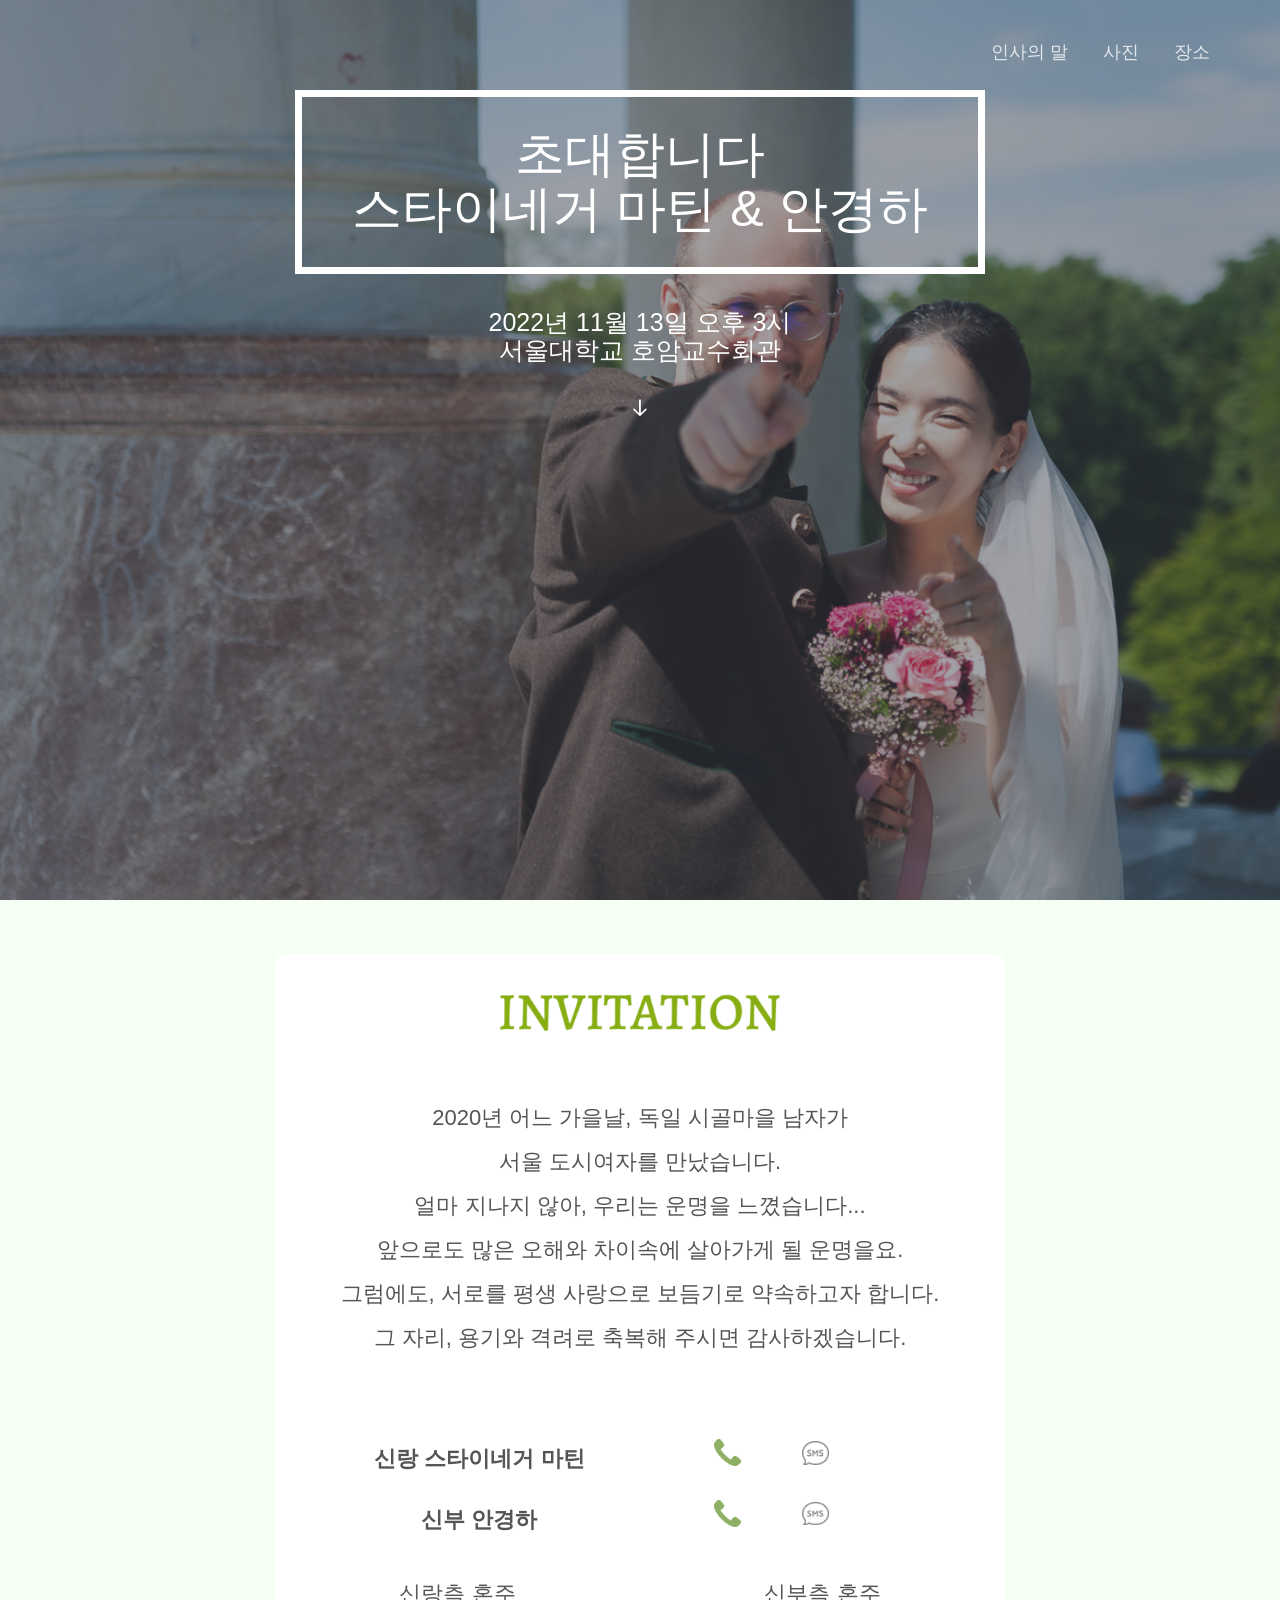
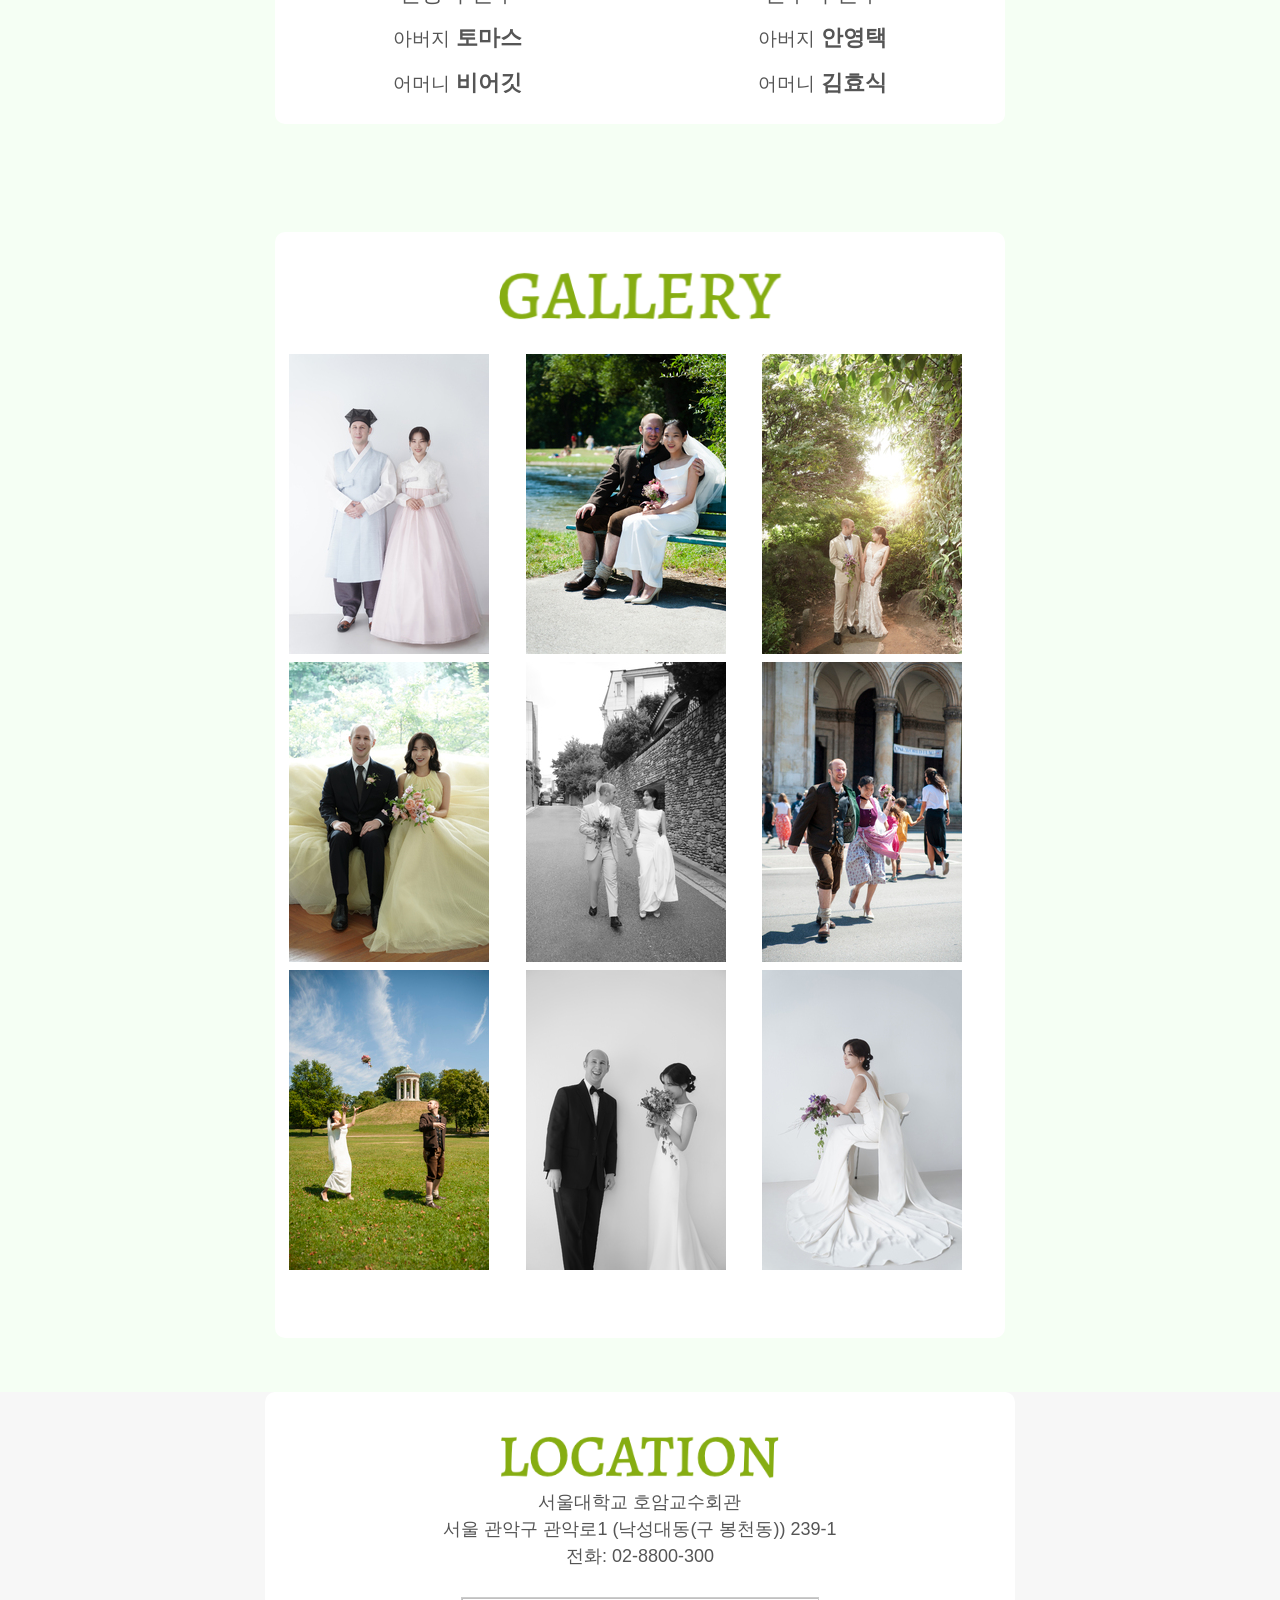
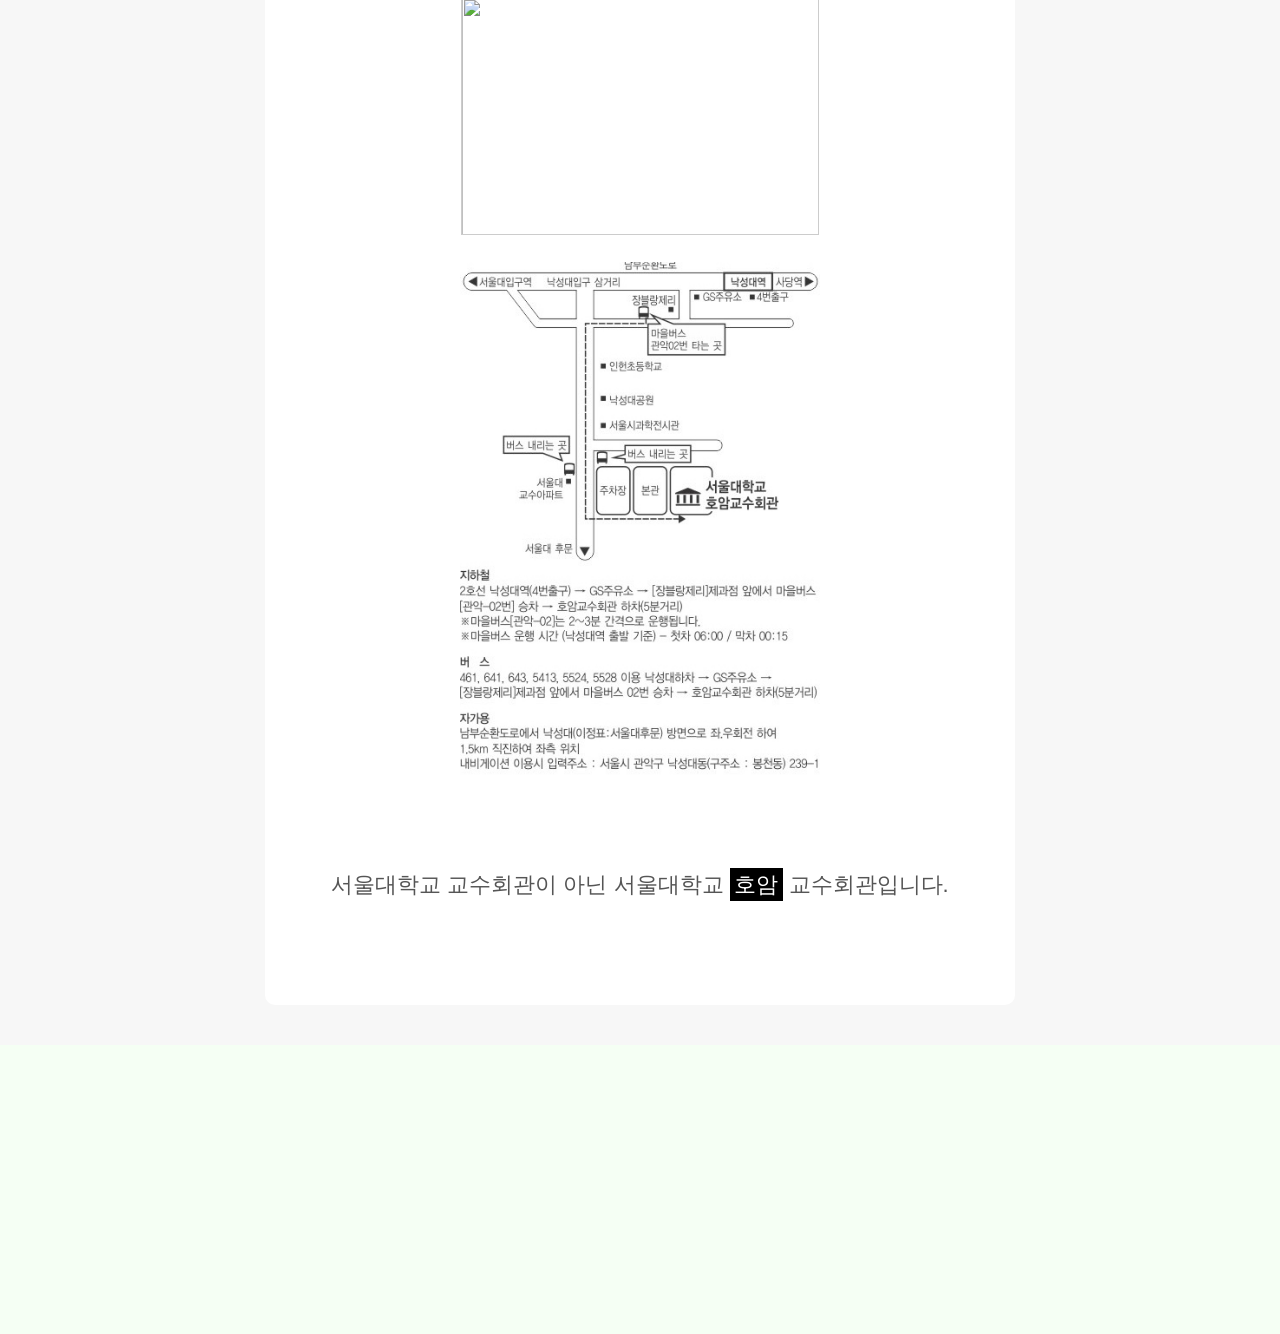
==== index.html @ ebabf7a4 "Wedding card" ====
<!DOCTYPE html>
<html>
<head>
    <meta charset="utf-8">
    <meta http-equiv="X-UA-Compatible" content="IE=edge">
    <title>마틴 & 경하 Wedding Invitation</title>
    <meta name="viewport" content="width=device-width, initial-scale=1">
    <meta name="description" content="2022년 11월 13일 오후 3시 서울대학교 호암교수회관"/>
    <meta name="keywords" content="Wedding invitation"/>
    <meta name="author" content="Martin Steinegger"/>
    <!--Template from soa-bin-wedding.github.io-->
    <meta property="og:type" content="website">
    <meta property="og:title" content="마틴 & 경하의 결혼식에 초대합니다.">
    <meta property="og:image" content="images/crop.jpg">
    <meta property="og:url" content="https://kyungha-martin.github.io">
    <meta property="og:description" content="2022년 11월 13일 오후 3시 서울대학교 호암교수회관">
    <meta name="twitter:card" content="summary">
    <meta name="twitter:title" content="마틴 & 경하의 결혼식에 초대합니다.">
    <meta name="twitter:description" content="2022년 11월 13일 오후 3시 서울대학교 호암교수회관">
    <meta name="twitter:image" content="images/crop.jpg">
    <meta name="twitter:site" content="https://kyungha-martin.github.io">
    <link rel="icon" href="images/favicon.jpg">
    <link rel="stylesheet" href="css/bootstrap.css">
    <link rel="stylesheet" href="css/animate.css">
    <link rel="stylesheet" href="css/flexslider.css">
    <link rel="stylesheet" href="css/icomoon.css">
    <link rel="stylesheet" href="css/magnific-popup.css">
    <link rel="stylesheet" href="css/style.css">
</head>
<body>
<script src="js/modernizr-2.6.2.min.js"></script>
<script src="js/respond.min.js"></script>
<script src="js/jquery.min.js"></script>
<script src="js/bootstrap.min.js"></script>
<script src="js/jquery.easing.1.3.js"></script>
<script src="js/jquery.magnific-popup.min.js"></script>
<script src="js/jquery.waypoints.min.js"></script>
<script src="js/jquery.stellar.min.js"></script>
<script src="js/jquery.flexslider-min.js"></script>
<script src="js/main.js"></script>
<div id="fh5co-header">
    <div class="container">
        <a href="#" class="js-fh5co-nav-toggle fh5co-nav-toggle"><i></i></a>
        <div id="fh5co-logo"></div>
        <nav id="fh5co-main-nav">
            <ul>
                <li><a href="#" data-nav-section="welcome">인사의 말</a></li>
                <li><a href="#" data-nav-section="wedphoto">사진</a></li>
                <li><a href="#" data-nav-section="location">장소</a></li>
            </ul>
        </nav>
    </div>
</div>
<div id="fh5co-main">
    <div class="fh5co-overlay-mobile"></div>
    <div class="wrap-loading">
        <div><img src="images/loader.gif" /></div>
    </div>
    <div id="fh5co-home" class="js-fullheight" data-section="home">
        <div class="flexslider">
            <div class="fh5co-overlay"></div>
            <div class="fh5co-text">
                <div class="container">
                    <div class="row text-center">
                        <h1 class="animate-box">초대합니다<br>스타이네거 마틴 & 안경하</h1>
                        <h3>2022년 11월 13일 오후 3시<br>서울대학교 호암교수회관</h3>
                        <div class="fh5co-go animate-box">
                            <a href="javascript:gaClick('main','startClick');" class="js-fh5co-next">
                                <span><i class="icon-arrow-down2"></i></span>
                            </a>
                        </div>
                    </div>
                </div>
            </div>
            <ul class="slides">
                <li style="background-image: url(images/5.jpg)" data-stellar-background-ratio="1">
                </li>
            </ul>
        </div>
    </div>

    <div id="fh5co-portfolio" data-section="welcome">
        <div class="container">
            <div class="col-md-8 col-md-offset-2 text-center section-heading animate-box">
                <div class="wed-events" style="padding-bottom:3em" style="border-radius:20px;">
                    <div class="row text-center " style="ned-underl">
                        <h2 class="ned-section-venue animate-box">
                            <img src="images/tit_greeting.png"
                                 style="width: 37%;">
                        </h2>
                    </div>



                    <div class="ned-lead animate-box" style="line-height:200%;">
                        <br>
                        2020년 어느 가을날, 독일 시골마을 남자가<br>
                        서울 도시여자를 만났습니다.<br>
                        얼마 지나지 않아, 우리는 운명을 느꼈습니다...<br>
                        앞으로도 많은 오해와 차이속에 살아가게 될 운명을요.<br> 
                        그럼에도, 서로를 평생 사랑으로 보듬기로 약속하고자 합니다.<br> 
                        그 자리, 용기와 격려로 축복해 주시면 감사하겠습니다.<br>
                        <br>
                        <dl>
                            <dt><span class="blue">신랑</span> <span class="input_husband">스타이네거 마틴</span></dt>
                            <dd><a href="tel:010-2862-2673"><img
                                    src="images/btn_tel01.png"
                                    width="27"></a></dd>
                            <dd><a href="sms:010-2862-2673"><img
                                    src="images/btn_sms02.png"
                                    width="27"></a></dd>
                        </dl>
                        <dl>
                            <dt><span class="blue">신부</span> <span class="input_husband">안경하</span></dt>
                            <dd><a href="tel:010-9148-8938"><img
                                    src="images/btn_tel01.png"
                                    width="27"></a></dd>
                            <dd><a href="sms:010-9148-8938"><img
                                    src="images/btn_sms02.png"
                                    width="27"></a></dd>
                        </dl>
                        <br>
                        <br>
                        <ul class="parents">
                            <li>
                                신랑측 혼주
                                <ul class="detail">
                                    <li>
                                        <small>아버지</small>
                                        <b>토마스</b></li>
                                    <li>
                                        <small>어머니</small>
                                        <b>비어깃</b></li>
                                </ul>
                            </li>
                            <li>
                                신부측 혼주
                                <ul class="detail">
                                    <li>
                                        <small>아버지</small>
                                        <b> 안영택</b></li>
                                    <li>
                                        <small>어머니</small>
                                        <b> 김효식</b></li>
                                </ul>
                            </li>
                        </ul>
                        <br>
                        <br>
                    </div>
                </div>
            </div>
        </div>
    </div>
    <!-- 갤러리 시작 -->
    <div id="fh5co-gallery" data-section="wedphoto">
        <div class="container">
            <div class="col-md-8 col-md-offset-2 text-center section-heading animate-box">
                <div class="wed-events" style="padding-bottom:3em" style="border-radius:20px;">
                    <div class="row text-center">
                        <h2 class="ned-section-venue animate-box">
                            <img src="images/tit_gallery.png"
                                 style="width: 37%;">
                        </h2>
                    </div>
                    <div class="grid-container">
                        <a class="grid-item img-popup" onclick="gaClick('image','1');" href="images/1.jpg">   <img src="images/thumbnails/1.jpg" class="img-responsive" alt="사진1"></a>
                        <a class="grid-item img-popup" onclick="gaClick('image','2');" href="images/2.jpg">   <img src="images/thumbnails/2.jpg" class="img-responsive" alt="사진2"></a>
                        <a class="grid-item img-popup" onclick="gaClick('image','4');" href="images/4.jpg">   <img src="images/thumbnails/4.jpg" class="img-responsive" alt="사진4"></a>
                        <a class="grid-item img-popup" onclick="gaClick('image','3');" href="images/3.jpg">   <img src="images/thumbnails/3.jpg" class="img-responsive" alt="사진3"></a>
                        <a class="grid-item img-popup" onclick="gaClick('image','9');" href="images/9.jpg">   <img src="images/thumbnails/9.jpg" class="img-responsive" alt="사진9"></a>
                        <a class="grid-item img-popup" onclick="gaClick('image','7');" href="images/7.jpg">   <img src="images/thumbnails/7.jpg" class="img-responsive" alt="사진7"></a>
                        <a class="grid-item img-popup" onclick="gaClick('image','8');" href="images/8.jpg">   <img src="images/thumbnails/8.jpg" class="img-responsive" alt="사진8"></a>
                        <a class="grid-item img-popup" onclick="gaClick('image','6');" href="images/6.jpg">   <img src="images/thumbnails/6.jpg" class="img-responsive" alt="사진6"></a>
                        <a class="grid-item img-popup" onclick="gaClick('image','10');" href="images/10.jpg"> <img src="images/thumbnails/10.jpg" class="img-responsive" alt="사진10"></a>
                       <!-- 1 2 4
                            3 9 7
                            8 6 10
                        -->
                    </div>
                </div>
            </div>
        </div>
    </div>
    <div id="fh5co-location" data-section="location">
        <div class="container">
            <div class="row r-pb">
                <div class="col-md-8 col-md-offset-2 text-center section-heading animate-box">
                    <div class="wed-events" style="padding-bottom:3em" style="border-radius:20px;">
                        <div align="center" class="animate-box">
                            <h2>
                                <img src="images/tit_map.png"
                                     style="width: 37%;"/>
                            </h2>
                            <div>
                                <span>서울대학교 호암교수회관 </span><br>
                                <span>서울 관악구 관악로1 (낙성대동(구 봉천동)) 239-1</span><br>
                                <span>전화: 02-8800-300</span>

                            </div>
                            <br>
                            <div style="font: 12px sans-serif; letter-spacing: -1px; width: 360; color: rgb(51, 51, 51); position: relative;">
                                    <div style="font:normal normal 400 12px/normal dotum, sans-serif; width:640px; height:238px; color:#333; position:relative"><div style="height: 360px;"><a href="https://map.kakao.com/?urlX=491085.0&amp;urlY=1102405.0&amp;itemId=21571764&amp;q=%EC%84%9C%EC%9A%B8%EB%8C%80%ED%95%99%EA%B5%90%20%ED%98%B8%EC%95%94%EA%B5%90%EC%88%98%ED%9A%8C%EA%B4%80%20%EC%BB%A8%EB%B2%A4%EC%85%98%EC%84%BC%ED%84%B0&amp;srcid=21571764&amp;map_type=TYPE_MAP&amp;from=roughmap" target="_blank"><img class="map" src="http://t1.daumcdn.net/roughmap/imgmap/8510f37767564e32c90fb3c2cff4d9b23018ef59b2f9edc5dce88403f296133c" width="358px" height="238px" style="border:1px solid #ccc;"></a></div>
                                    </div>
                            </div>
                            <br>
                            <div id="simplemap">
                                <img src="images/location_image.jpeg" width="360px" />
                            </div>
                            <div class="ned-lead animate-box" style="line-height:200%;">
                                <br>
                                <br>
                                서울대학교 교수회관이 아닌 서울대학교 <mark style="background-color: #000000; color: #ffffff;">호암</mark> 교수회관입니다.<br>
                                
                                <br>
                            </div>
                        </div>
                    </div>
                </div>
            </div>
        </div>
    </div>
    
    </div>
    <div id="fh5co-about" data-section="contact">
        <div class="container">
            <div class="row">
                <div class="col-md-8 col-md-offset-2 text-center section-heading animate-box">
                    <div class="wed-events" style="padding-bottom:3em" style="border-radius:20px;">
                        <p>공유하기</p>
                            <a href="https://www.facebook.com/sharer/sharer.php?u=https%3A%2F%2Fsoa-bin-wedding.github.io" target="_blank"><img src="images/sns1.png" alt="페이스북" width="50px" height="50px"></a>
                                <a href="https://twitter.com/intent/tweet?text=%ED%98%84%EB%B9%88+%26+%EC%86%8C%EC%95%84%EC%9D%98+%EB%AA%A8%EB%B0%94%EC%9D%BC+%EC%B2%AD%EC%B2%A9%EC%9E%A5&url=https://soa-bin-wedding.github.io"
                                   target="_blank"><img src="images/sns2.png" width="50px" height="50px" alt="트위터"></a>
                            <a href=";" id="kakao-link-btn"><img
                                    src="images/sns3.png" width="50px" height="50px" alt="카카오톡"></a>
                            <a href="javascript:shareStory();"><img
                                    src="images/sns4.png" alt="카카오스토리" width="50px" height="50px"></a>
                    </div>
                </div>
            </div>
        </div>
    </div>
</div>
<script src="https://developers.kakao.com/sdk/js/kakao.min.js"></script>
<script src="js/magnific-popup.js"></script>
<script src="https://www.googletagmanager.com/gtag/js?id=UA-131420949-3"></script>
<script>
    (function(w,d,s,l,i){w[l]=w[l]||[];w[l].push({'gtm.start':
		new Date().getTime(),event:'gtm.js'});var f=d.getElementsByTagName(s)[0],
	j=d.createElement(s),dl=l!='dataLayer'?'&l='+l:'';j.async=true;j.src=
	'https://www.googletagmanager.com/gtm.js?id='+i+dl;f.parentNode.insertBefore(j,f);
})(window,document,'script','dataLayer','GTM-WQ4FRQZ');

window.dataLayer = window.dataLayer || [];
function gtag(){dataLayer.push(arguments);}
gtag('js', new Date());
gtag('config', 'UA-131420949-3');

function shareStory() {
	if(!Kakao.isInitialized()){
		Kakao.init('3bebeb2e0b500f27c498962466dd9743');
	}
    Kakao.Story.open({
        url: 'https://kyungha-martin.github.io',
        text: '모바일 초대장 연결! #모바일초대장'
    });
}

function gaClick(eventName, data) {
	try {
		gtag('event', 'click', {
			'event_category': eventName,
			'event_label': data,
		});
	} catch(e) {

	}
	return true;
}

    Kakao.init('3bebeb2e0b500f27c498962466dd9743');
    Kakao.Link.createDefaultButton({
	    container: '#kakao-link-btn',
	    objectType: 'feed',
	    content: {
		    title: '마틴 & 경하의 결혼식에 초대합니다.',
		    description: '2022년 11월 13일 오후 3시\n서울대학교 호암교수회관',
		    imageUrl: 'https://kyungha-martin.github.io/images/crop.jpg',
		    imageWidth: 412,
		    imageHeight: 240,
		    link: {
			    mobileWebUrl: 'https://kyungha-martin.github.io',
			    webUrl: 'https://kyungha-martin.github.io'
		    }
	    },
	    buttons: [
		    {
			    title: '웹으로 보기',
			    link: {
				    mobileWebUrl: 'https://kyungha-martin.github.io',
				    webUrl: 'https://kyungha-martin.github.io'
			    }
		    }
	    ]
    });
</script>
</body>
</html>
---- css/flexslider.css ----
@font-face{font-family:flexslider-icon;src:url(fonts/flexslider-icon.eot);src:url(fonts/flexslider-icon.eot?#iefix) format('embedded-opentype'),url(fonts/flexslider-icon.woff) format('woff'),url(fonts/flexslider-icon.ttf) format('truetype'),url(fonts/flexslider-icon.svg#flexslider-icon) format('svg');font-weight:400;font-style:normal}.flex-container a:hover,.flex-slider a:hover{outline:0}.flex-control-nav,.flex-direction-nav,.slides,.slides>li{margin:0;padding:0;list-style:none}.flex-pauseplay span{text-transform:capitalize}.flexslider{margin:0;padding:0}.flexslider .slides>li{display:none;-webkit-backface-visibility:hidden}.flexslider .slides img{width:100%;display:block}.flexslider .slides:after{content:"\0020";display:block;clear:both;visibility:hidden;line-height:0;height:0}html[xmlns] .flexslider .slides{display:block}* html .flexslider .slides{height:1%}.no-js .flexslider .slides>li:first-child{display:block}.flexslider{margin:0 0 60px;background:#fff;border:4px solid #fff;position:relative;zoom:1;-webkit-border-radius:4px;-moz-border-radius:4px;border-radius:4px;-webkit-box-shadow:'' 0 1px 4px rgba(0,0,0,.2);-moz-box-shadow:'' 0 1px 4px rgba(0,0,0,.2);-o-box-shadow:'' 0 1px 4px rgba(0,0,0,.2);box-shadow:'' 0 1px 4px rgba(0,0,0,.2)}.flexslider .slides{zoom:1}.flexslider .slides img{height:auto;-moz-user-select:none}.flex-viewport{max-height:2000px;-webkit-transition:all 1s ease;-moz-transition:all 1s ease;-ms-transition:all 1s ease;-o-transition:all 1s ease;transition:all 1s ease}.loading .flex-viewport{max-height:300px}.carousel li{margin-right:5px}.flex-direction-nav a{text-decoration:none;display:block;width:40px;height:40px;margin:-20px 0 0;position:absolute;top:50%;z-index:10;overflow:hidden;opacity:0;cursor:pointer;color:rgba(0,0,0,.8);text-shadow:1px 1px 0 rgba(255,255,255,.3);-webkit-transition:all .3s ease-in-out;-moz-transition:all .3s ease-in-out;-ms-transition:all .3s ease-in-out;-o-transition:all .3s ease-in-out;transition:all .3s ease-in-out}.flex-direction-nav a:before{font-family:flexslider-icon;font-size:40px;display:inline-block;content:'\f001';color:rgba(0,0,0,.8);text-shadow:1px 1px 0 rgba(255,255,255,.3)}.flex-direction-nav a.flex-next:before{content:'\f002'}.flex-direction-nav .flex-prev{left:-50px}.flex-direction-nav .flex-next{right:-50px;text-align:right}.flexslider:hover .flex-direction-nav .flex-prev{opacity:.7;left:10px}.flexslider:hover .flex-direction-nav .flex-prev:hover{opacity:1}.flexslider:hover .flex-direction-nav .flex-next{opacity:.7;right:10px}.flexslider:hover .flex-direction-nav .flex-next:hover{opacity:1}.flex-direction-nav .flex-disabled{opacity:0!important;cursor:default;z-index:-1}.flex-pauseplay a{display:block;width:20px;height:20px;position:absolute;bottom:5px;left:10px;opacity:.8;z-index:10;overflow:hidden;cursor:pointer;color:#000}.flex-pauseplay a:before{font-family:flexslider-icon;font-size:20px;display:inline-block;content:'\f004'}.flex-pauseplay a:hover{opacity:1}.flex-pauseplay a.flex-play:before{content:'\f003'}.flex-control-nav{width:100%;position:absolute;bottom:-40px;text-align:center}.flex-control-nav li{margin:0 6px;display:inline-block;zoom:1}.flex-control-paging li a{width:11px;height:11px;display:block;background:#666;background:rgba(0,0,0,.5);cursor:pointer;text-indent:-9999px;-webkit-box-shadow:inset 0 0 3px rgba(0,0,0,.3);-moz-box-shadow:inset 0 0 3px rgba(0,0,0,.3);-o-box-shadow:inset 0 0 3px rgba(0,0,0,.3);box-shadow:inset 0 0 3px rgba(0,0,0,.3);-webkit-border-radius:20px;-moz-border-radius:20px;border-radius:20px}.flex-control-paging li a:hover{background:#333;background:rgba(0,0,0,.7)}.flex-control-paging li a.flex-active{background:#000;background:rgba(0,0,0,.9);cursor:default}.flex-control-thumbs{margin:5px 0 0;position:static;overflow:hidden}.flex-control-thumbs li{width:25%;float:left;margin:0}.flex-control-thumbs img{width:100%;height:auto;display:block;opacity:.7;cursor:pointer;-moz-user-select:none;-webkit-transition:all 1s ease;-moz-transition:all 1s ease;-ms-transition:all 1s ease;-o-transition:all 1s ease;transition:all 1s ease}.flex-control-thumbs img:hover{opacity:1}.flex-control-thumbs .flex-active{opacity:1;cursor:default}@media screen and (max-width:860px){.flex-direction-nav .flex-prev{opacity:1;left:10px}.flex-direction-nav .flex-next{opacity:1;right:10px}}
---- css/icomoon.css ----
@font-face{font-family:icomoon;src:url(../fonts/icomoon/icomoon.eot?85cwyn);src:url(../fonts/icomoon/icomoon.eot?85cwyn#iefix) format('embedded-opentype'),url(../fonts/icomoon/icomoon.ttf?85cwyn) format('truetype'),url(../fonts/icomoon/icomoon.woff?85cwyn) format('woff'),url(../fonts/icomoon/icomoon.svg?85cwyn#icomoon) format('svg');font-weight:400;font-style:normal}[class*=" icon-"],[class^=icon-]{font-family:icomoon!important;speak:none;font-style:normal;font-weight:400;font-variant:normal;text-transform:none;line-height:1;-webkit-font-smoothing:antialiased;-moz-osx-font-smoothing:grayscale}.icon-add-to-list:before{content:"\e900"}.icon-classic-computer:before{content:"\e901"}.icon-controller-fast-backward:before{content:"\e902"}.icon-creative-commons-attribution:before{content:"\e903"}.icon-creative-commons-noderivs:before{content:"\e904"}.icon-creative-commons-noncommercial-eu:before{content:"\e905"}.icon-creative-commons-noncommercial-us:before{content:"\e906"}.icon-creative-commons-public-domain:before{content:"\e907"}.icon-creative-commons-remix:before{content:"\e908"}.icon-creative-commons-share:before{content:"\e909"}.icon-creative-commons-sharealike:before{content:"\e90a"}.icon-creative-commons:before{content:"\e90b"}.icon-document-landscape:before{content:"\e90c"}.icon-remove-user:before{content:"\e90d"}.icon-warning:before{content:"\e90e"}.icon-arrow-bold-down:before{content:"\e90f"}.icon-arrow-bold-left:before{content:"\e910"}.icon-arrow-bold-right:before{content:"\e911"}.icon-arrow-bold-up:before{content:"\e912"}.icon-arrow-down:before{content:"\e913"}.icon-arrow-left:before{content:"\e914"}.icon-arrow-long-down:before{content:"\e915"}.icon-arrow-long-left:before{content:"\e916"}.icon-arrow-long-right:before{content:"\e917"}.icon-arrow-long-up:before{content:"\e918"}.icon-arrow-right:before{content:"\e919"}.icon-arrow-up:before{content:"\e91a"}.icon-arrow-with-circle-down:before{content:"\e91b"}.icon-arrow-with-circle-left:before{content:"\e91c"}.icon-arrow-with-circle-right:before{content:"\e91d"}.icon-arrow-with-circle-up:before{content:"\e91e"}.icon-bookmark:before{content:"\e91f"}.icon-bookmarks:before{content:"\e920"}.icon-chevron-down:before{content:"\e921"}.icon-chevron-left:before{content:"\e922"}.icon-chevron-right:before{content:"\e923"}.icon-chevron-small-down:before{content:"\e924"}.icon-chevron-small-left:before{content:"\e925"}.icon-chevron-small-right:before{content:"\e926"}.icon-chevron-small-up:before{content:"\e927"}.icon-chevron-thin-down:before{content:"\e928"}.icon-chevron-thin-left:before{content:"\e929"}.icon-chevron-thin-right:before{content:"\e92a"}.icon-chevron-thin-up:before{content:"\e92b"}.icon-chevron-up:before{content:"\e92c"}.icon-chevron-with-circle-down:before{content:"\e92d"}.icon-chevron-with-circle-left:before{content:"\e92e"}.icon-chevron-with-circle-right:before{content:"\e92f"}.icon-chevron-with-circle-up:before{content:"\e930"}.icon-cloud:before{content:"\e931"}.icon-controller-fast-forward:before{content:"\e932"}.icon-controller-jump-to-start:before{content:"\e933"}.icon-controller-next:before{content:"\e934"}.icon-controller-paus:before{content:"\e935"}.icon-controller-play:before{content:"\e936"}.icon-controller-record:before{content:"\e937"}.icon-controller-stop:before{content:"\e938"}.icon-controller-volume:before{content:"\e939"}.icon-dot-single:before{content:"\e93a"}.icon-dots-three-horizontal:before{content:"\e93b"}.icon-dots-three-vertical:before{content:"\e93c"}.icon-dots-two-horizontal:before{content:"\e93d"}.icon-dots-two-vertical:before{content:"\e93e"}.icon-download:before{content:"\e93f"}.icon-emoji-flirt:before{content:"\e940"}.icon-flow-branch:before{content:"\e941"}.icon-flow-cascade:before{content:"\e942"}.icon-flow-line:before{content:"\e943"}.icon-flow-parallel:before{content:"\e944"}.icon-flow-tree:before{content:"\e945"}.icon-install:before{content:"\e946"}.icon-layers:before{content:"\e947"}.icon-open-book:before{content:"\e948"}.icon-resize-100:before{content:"\e949"}.icon-resize-full-screen:before{content:"\e94a"}.icon-save:before{content:"\e94b"}.icon-select-arrows:before{content:"\e94c"}.icon-sound-mute:before{content:"\e94d"}.icon-sound:before{content:"\e94e"}.icon-trash:before{content:"\e94f"}.icon-triangle-down:before{content:"\e950"}.icon-triangle-left:before{content:"\e951"}.icon-triangle-right:before{content:"\e952"}.icon-triangle-up:before{content:"\e953"}.icon-uninstall:before{content:"\e954"}.icon-upload-to-cloud:before{content:"\e955"}.icon-upload:before{content:"\e956"}.icon-add-user:before{content:"\e957"}.icon-address:before{content:"\e958"}.icon-adjust:before{content:"\e959"}.icon-air:before{content:"\e95a"}.icon-aircraft-landing:before{content:"\e95b"}.icon-aircraft-take-off:before{content:"\e95c"}.icon-aircraft:before{content:"\e95d"}.icon-align-bottom:before{content:"\e95e"}.icon-align-horizontal-middle:before{content:"\e95f"}.icon-align-left:before{content:"\e960"}.icon-align-right:before{content:"\e961"}.icon-align-top:before{content:"\e962"}.icon-align-vertical-middle:before{content:"\e963"}.icon-archive:before{content:"\e964"}.icon-area-graph:before{content:"\e965"}.icon-attachment:before{content:"\e966"}.icon-awareness-ribbon:before{content:"\e967"}.icon-back-in-time:before{content:"\e968"}.icon-back:before{content:"\e969"}.icon-bar-graph:before{content:"\e96a"}.icon-battery:before{content:"\e96b"}.icon-beamed-note:before{content:"\e96c"}.icon-bell:before{content:"\e96d"}.icon-blackboard:before{content:"\e96e"}.icon-block:before{content:"\e96f"}.icon-book:before{content:"\e970"}.icon-bowl:before{content:"\e971"}.icon-box:before{content:"\e972"}.icon-briefcase:before{content:"\e973"}.icon-browser:before{content:"\e974"}.icon-brush:before{content:"\e975"}.icon-bucket:before{content:"\e976"}.icon-cake:before{content:"\e977"}.icon-calculator:before{content:"\e978"}.icon-calendar:before{content:"\e979"}.icon-camera:before{content:"\e97a"}.icon-ccw:before{content:"\e97b"}.icon-chat:before{content:"\e97c"}.icon-check:before{content:"\e97d"}.icon-circle-with-cross:before{content:"\e97e"}.icon-circle-with-minus:before{content:"\e97f"}.icon-circle-with-plus:before{content:"\e980"}.icon-circle:before{content:"\e981"}.icon-circular-graph:before{content:"\e982"}.icon-clapperboard:before{content:"\e983"}.icon-clipboard:before{content:"\e984"}.icon-clock:before{content:"\e985"}.icon-code:before{content:"\e986"}.icon-cog:before{content:"\e987"}.icon-colours:before{content:"\e988"}.icon-compass:before{content:"\e989"}.icon-copy:before{content:"\e98a"}.icon-credit-card:before{content:"\e98b"}.icon-credit:before{content:"\e98c"}.icon-cross:before{content:"\e98d"}.icon-cup:before{content:"\e98e"}.icon-cw:before{content:"\e98f"}.icon-cycle:before{content:"\e990"}.icon-database:before{content:"\e991"}.icon-dial-pad:before{content:"\e992"}.icon-direction:before{content:"\e993"}.icon-document:before{content:"\e994"}.icon-documents:before{content:"\e995"}.icon-drink:before{content:"\e996"}.icon-drive:before{content:"\e997"}.icon-drop:before{content:"\e998"}.icon-edit:before{content:"\e999"}.icon-email:before{content:"\e99a"}.icon-emoji-happy:before{content:"\e99b"}.icon-emoji-neutral:before{content:"\e99c"}.icon-emoji-sad:before{content:"\e99d"}.icon-erase:before{content:"\e99e"}.icon-eraser:before{content:"\e99f"}.icon-export:before{content:"\e9a0"}.icon-eye:before{content:"\e9a1"}.icon-feather:before{content:"\e9a2"}.icon-flag:before{content:"\e9a3"}.icon-flash:before{content:"\e9a4"}.icon-flashlight:before{content:"\e9a5"}.icon-flat-brush:before{content:"\e9a6"}.icon-folder-images:before{content:"\e9a7"}.icon-folder-music:before{content:"\e9a8"}.icon-folder-video:before{content:"\e9a9"}.icon-folder:before{content:"\e9aa"}.icon-forward:before{content:"\e9ab"}.icon-funnel:before{content:"\e9ac"}.icon-game-controller:before{content:"\e9ad"}.icon-gauge:before{content:"\e9ae"}.icon-globe:before{content:"\e9af"}.icon-graduation-cap:before{content:"\e9b0"}.icon-grid:before{content:"\e9b1"}.icon-hair-cross:before{content:"\e9b2"}.icon-hand:before{content:"\e9b3"}.icon-heart-outlined:before{content:"\e9b4"}.icon-heart:before{content:"\e9b5"}.icon-help-with-circle:before{content:"\e9b6"}.icon-help:before{content:"\e9b7"}.icon-home:before{content:"\e9b8"}.icon-hour-glass:before{content:"\e9b9"}.icon-image-inverted:before{content:"\e9ba"}.icon-image:before{content:"\e9bb"}.icon-images:before{content:"\e9bc"}.icon-inbox:before{content:"\e9bd"}.icon-infinity:before{content:"\e9be"}.icon-info-with-circle:before{content:"\e9bf"}.icon-info:before{content:"\e9c0"}.icon-key:before{content:"\e9c1"}.icon-keyboard:before{content:"\e9c2"}.icon-lab-flask:before{content:"\e9c3"}.icon-landline:before{content:"\e9c4"}.icon-language:before{content:"\e9c5"}.icon-laptop:before{content:"\e9c6"}.icon-leaf:before{content:"\e9c7"}.icon-level-down:before{content:"\e9c8"}.icon-level-up:before{content:"\e9c9"}.icon-lifebuoy:before{content:"\e9ca"}.icon-light-bulb:before{content:"\e9cb"}.icon-light-down:before{content:"\e9cc"}.icon-light-up:before{content:"\e9cd"}.icon-line-graph:before{content:"\e9ce"}.icon-link:before{content:"\e9cf"}.icon-list:before{content:"\e9d0"}.icon-location-pin:before{content:"\e9d1"}.icon-location:before{content:"\e9d2"}.icon-lock-open:before{content:"\e9d3"}.icon-lock:before{content:"\e9d4"}.icon-log-out:before{content:"\e9d5"}.icon-login:before{content:"\e9d6"}.icon-loop:before{content:"\e9d7"}.icon-magnet:before{content:"\e9d8"}.icon-magnifying-glass:before{content:"\e9d9"}.icon-mail:before{content:"\e9da"}.icon-man:before{content:"\e9db"}.icon-map:before{content:"\e9dc"}.icon-mask:before{content:"\e9dd"}.icon-medal:before{content:"\e9de"}.icon-megaphone:before{content:"\e9df"}.icon-menu:before{content:"\e9e0"}.icon-message:before{content:"\e9e1"}.icon-mic:before{content:"\e9e2"}.icon-minus:before{content:"\e9e3"}.icon-mobile:before{content:"\e9e4"}.icon-modern-mic:before{content:"\e9e5"}.icon-moon:before{content:"\e9e6"}.icon-mouse:before{content:"\e9e7"}.icon-music:before{content:"\e9e8"}.icon-network:before{content:"\e9e9"}.icon-new-message:before{content:"\e9ea"}.icon-new:before{content:"\e9eb"}.icon-news:before{content:"\e9ec"}.icon-note:before{content:"\e9ed"}.icon-notification:before{content:"\e9ee"}.icon-old-mobile:before{content:"\e9ef"}.icon-old-phone:before{content:"\e9f0"}.icon-palette:before{content:"\e9f1"}.icon-paper-plane:before{content:"\e9f2"}.icon-pencil:before{content:"\e9f3"}.icon-phone:before{content:"\e9f4"}.icon-pie-chart:before{content:"\e9f5"}.icon-pin:before{content:"\e9f6"}.icon-plus:before{content:"\e9f7"}.icon-popup:before{content:"\e9f8"}.icon-power-plug:before{content:"\e9f9"}.icon-price-ribbon:before{content:"\e9fa"}.icon-price-tag:before{content:"\e9fb"}.icon-print:before{content:"\e9fc"}.icon-progress-empty:before{content:"\e9fd"}.icon-progress-full:before{content:"\e9fe"}.icon-progress-one:before{content:"\e9ff"}.icon-progress-two:before{content:"\ea00"}.icon-publish:before{content:"\ea01"}.icon-quote:before{content:"\ea02"}.icon-radio:before{content:"\ea03"}.icon-reply-all:before{content:"\ea04"}.icon-reply:before{content:"\ea05"}.icon-retweet:before{content:"\ea06"}.icon-rocket:before{content:"\ea07"}.icon-round-brush:before{content:"\ea08"}.icon-rss:before{content:"\ea09"}.icon-ruler:before{content:"\ea0a"}.icon-scissors:before{content:"\ea0b"}.icon-share-alternitive:before{content:"\ea0c"}.icon-share:before{content:"\ea0d"}.icon-shareable:before{content:"\ea0e"}.icon-shield:before{content:"\ea0f"}.icon-shop:before{content:"\ea10"}.icon-shopping-bag:before{content:"\ea11"}.icon-shopping-basket:before{content:"\ea12"}.icon-shopping-cart:before{content:"\ea13"}.icon-shuffle:before{content:"\ea14"}.icon-signal:before{content:"\ea15"}.icon-sound-mix:before{content:"\ea16"}.icon-sports-club:before{content:"\ea17"}.icon-spreadsheet:before{content:"\ea18"}.icon-squared-cross:before{content:"\ea19"}.icon-squared-minus:before{content:"\ea1a"}.icon-squared-plus:before{content:"\ea1b"}.icon-star-outlined:before{content:"\ea1c"}.icon-star:before{content:"\ea1d"}.icon-stopwatch:before{content:"\ea1e"}.icon-suitcase:before{content:"\ea1f"}.icon-swap:before{content:"\ea20"}.icon-sweden:before{content:"\ea21"}.icon-switch:before{content:"\ea22"}.icon-tablet:before{content:"\ea23"}.icon-tag:before{content:"\ea24"}.icon-text-document-inverted:before{content:"\ea25"}.icon-text-document:before{content:"\ea26"}.icon-text:before{content:"\ea27"}.icon-thermometer:before{content:"\ea28"}.icon-thumbs-down:before{content:"\ea29"}.icon-thumbs-up:before{content:"\ea2a"}.icon-thunder-cloud:before{content:"\ea2b"}.icon-ticket:before{content:"\ea2c"}.icon-time-slot:before{content:"\ea2d"}.icon-tools:before{content:"\ea2e"}.icon-traffic-cone:before{content:"\ea2f"}.icon-tree:before{content:"\ea30"}.icon-trophy:before{content:"\ea31"}.icon-tv:before{content:"\ea32"}.icon-typing:before{content:"\ea33"}.icon-unread:before{content:"\ea34"}.icon-untag:before{content:"\ea35"}.icon-user:before{content:"\ea36"}.icon-users:before{content:"\ea37"}.icon-v-card:before{content:"\ea38"}.icon-video:before{content:"\ea39"}.icon-vinyl:before{content:"\ea3a"}.icon-voicemail:before{content:"\ea3b"}.icon-wallet:before{content:"\ea3c"}.icon-water:before{content:"\ea3d"}.icon-px-with-circle:before{content:"\ea3e"}.icon-px:before{content:"\ea3f"}.icon-basecamp:before{content:"\ea40"}.icon-behance:before{content:"\ea41"}.icon-creative-cloud:before{content:"\ea42"}.icon-dropbox:before{content:"\ea43"}.icon-evernote:before{content:"\ea44"}.icon-flattr:before{content:"\ea45"}.icon-foursquare:before{content:"\ea46"}.icon-google-drive:before{content:"\ea47"}.icon-google-hangouts:before{content:"\ea48"}.icon-grooveshark:before{content:"\ea49"}.icon-icloud:before{content:"\ea4a"}.icon-mixi:before{content:"\ea4b"}.icon-onedrive:before{content:"\ea4c"}.icon-paypal:before{content:"\ea4d"}.icon-picasa:before{content:"\ea4e"}.icon-qq:before{content:"\ea4f"}.icon-rdio-with-circle:before{content:"\ea50"}.icon-renren:before{content:"\ea51"}.icon-scribd:before{content:"\ea52"}.icon-sina-weibo:before{content:"\ea53"}.icon-skype-with-circle:before{content:"\ea54"}.icon-skype:before{content:"\ea55"}.icon-slideshare:before{content:"\ea56"}.icon-smashing:before{content:"\ea57"}.icon-soundcloud:before{content:"\ea58"}.icon-spotify-with-circle:before{content:"\ea59"}.icon-spotify:before{content:"\ea5a"}.icon-swarm:before{content:"\ea5b"}.icon-vine-with-circle:before{content:"\ea5c"}.icon-vine:before{content:"\ea5d"}.icon-vk-alternitive:before{content:"\ea5e"}.icon-vk-with-circle:before{content:"\ea5f"}.icon-vk:before{content:"\ea60"}.icon-xing-with-circle:before{content:"\ea61"}.icon-xing:before{content:"\ea62"}.icon-yelp:before{content:"\ea63"}.icon-dribbble-with-circle:before{content:"\ea64"}.icon-dribbble:before{content:"\ea65"}.icon-facebook-with-circle:before{content:"\ea66"}.icon-facebook:before{content:"\ea67"}.icon-flickr-with-circle:before{content:"\ea68"}.icon-flickr:before{content:"\ea69"}.icon-github-with-circle:before{content:"\ea6a"}.icon-github:before{content:"\ea6b"}.icon-google-with-circle:before{content:"\ea6c"}.icon-google:before{content:"\ea6d"}.icon-instagram-with-circle:before{content:"\ea6e"}.icon-instagram:before{content:"\ea6f"}.icon-lastfm-with-circle:before{content:"\ea70"}.icon-lastfm:before{content:"\ea71"}.icon-linkedin-with-circle:before{content:"\ea72"}.icon-linkedin:before{content:"\ea73"}.icon-pinterest-with-circle:before{content:"\ea74"}.icon-pinterest:before{content:"\ea75"}.icon-rdio:before{content:"\ea76"}.icon-stumbleupon-with-circle:before{content:"\ea77"}.icon-stumbleupon:before{content:"\ea78"}.icon-tumblr-with-circle:before{content:"\ea79"}.icon-tumblr:before{content:"\ea7a"}.icon-twitter-with-circle:before{content:"\ea7b"}.icon-twitter:before{content:"\ea7c"}.icon-vimeo-with-circle:before{content:"\ea7d"}.icon-vimeo:before{content:"\ea7e"}.icon-youtube-with-circle:before{content:"\ea7f"}.icon-youtube:before{content:"\ea80"}.icon-eye3:before{content:"\e000"}.icon-paper-clip:before{content:"\e001"}.icon-mail2:before{content:"\e002"}.icon-toggle:before{content:"\e003"}.icon-layout:before{content:"\e004"}.icon-link2:before{content:"\e005"}.icon-bell3:before{content:"\e006"}.icon-lock2:before{content:"\e007"}.icon-unlock:before{content:"\e008"}.icon-ribbon:before{content:"\e009"}.icon-image3:before{content:"\e010"}.icon-signal2:before{content:"\e011"}.icon-target2:before{content:"\e012"}.icon-clipboard2:before{content:"\e013"}.icon-clock3:before{content:"\e014"}.icon-watch:before{content:"\e015"}.icon-air-play:before{content:"\e016"}.icon-camera3:before{content:"\e017"}.icon-video2:before{content:"\e018"}.icon-disc:before{content:"\e019"}.icon-printer2:before{content:"\e020"}.icon-monitor2:before{content:"\e021"}.icon-server:before{content:"\e022"}.icon-cog3:before{content:"\e023"}.icon-heart3:before{content:"\e024"}.icon-paragraph:before{content:"\e025"}.icon-align-justify:before{content:"\e026"}.icon-align-left2:before{content:"\e027"}.icon-align-center:before{content:"\e028"}.icon-align-right2:before{content:"\e029"}.icon-book3:before{content:"\e030"}.icon-layers2:before{content:"\e031"}.icon-stack:before{content:"\e032"}.icon-stack-2:before{content:"\e033"}.icon-paper:before{content:"\e034"}.icon-paper-stack:before{content:"\e035"}.icon-search2:before{content:"\e036"}.icon-zoom-in:before{content:"\e037"}.icon-zoom-out:before{content:"\e038"}.icon-reply3:before{content:"\e039"}.icon-circle-plus:before{content:"\e040"}.icon-circle-minus:before{content:"\e041"}.icon-circle-check:before{content:"\e042"}.icon-circle-cross:before{content:"\e043"}.icon-square-plus:before{content:"\e044"}.icon-square-minus:before{content:"\e045"}.icon-square-check:before{content:"\e046"}.icon-square-cross:before{content:"\e047"}.icon-microphone2:before{content:"\e048"}.icon-record:before{content:"\e049"}.icon-skip-back:before{content:"\e050"}.icon-rewind:before{content:"\e051"}.icon-play2:before{content:"\e052"}.icon-pause:before{content:"\e053"}.icon-stop:before{content:"\e054"}.icon-fast-forward2:before{content:"\e055"}.icon-skip-forward:before{content:"\e056"}.icon-shuffle2:before{content:"\e057"}.icon-repeat:before{content:"\e058"}.icon-folder3:before{content:"\e059"}.icon-umbrella:before{content:"\e060"}.icon-moon3:before{content:"\e061"}.icon-thermometer2:before{content:"\e062"}.icon-drop2:before{content:"\e063"}.icon-sun2:before{content:"\e064"}.icon-cloud3:before{content:"\e065"}.icon-cloud-upload:before{content:"\e066"}.icon-cloud-download:before{content:"\e067"}.icon-upload3:before{content:"\e068"}.icon-download3:before{content:"\e069"}.icon-location3:before{content:"\e070"}.icon-location-2:before{content:"\e071"}.icon-map2:before{content:"\e072"}.icon-battery2:before{content:"\e073"}.icon-head:before{content:"\e074"}.icon-briefcase2:before{content:"\e075"}.icon-speech-bubble:before{content:"\e076"}.icon-anchor:before{content:"\e077"}.icon-globe2:before{content:"\e078"}.icon-box3:before{content:"\e079"}.icon-reload:before{content:"\e080"}.icon-share2:before{content:"\e081"}.icon-marquee:before{content:"\e082"}.icon-marquee-plus:before{content:"\e083"}.icon-marquee-minus:before{content:"\e084"}.icon-tag3:before{content:"\e085"}.icon-power:before{content:"\e086"}.icon-command:before{content:"\e087"}.icon-alt:before{content:"\e088"}.icon-esc:before{content:"\e089"}.icon-bar-graph2:before{content:"\e090"}.icon-bar-graph-2:before{content:"\e091"}.icon-pie-graph:before{content:"\e092"}.icon-star2:before{content:"\e093"}.icon-arrow-left2:before{content:"\e094"}.icon-arrow-right2:before{content:"\e095"}.icon-arrow-up2:before{content:"\e096"}.icon-arrow-down2:before{content:"\e097"}.icon-volume:before{content:"\e098"}.icon-mute:before{content:"\e099"}.icon-content-right:before{content:"\e100"}.icon-content-left:before{content:"\e101"}.icon-grid2:before{content:"\e102"}.icon-grid-2:before{content:"\e103"}.icon-columns:before{content:"\e104"}.icon-loader:before{content:"\e105"}.icon-bag:before{content:"\e106"}.icon-ban:before{content:"\e107"}.icon-flag3:before{content:"\e108"}.icon-trash3:before{content:"\e109"}.icon-expand:before{content:"\e110"}.icon-contract:before{content:"\e111"}.icon-maximize:before{content:"\e112"}.icon-minimize:before{content:"\e113"}.icon-plus3:before{content:"\e114"}.icon-minus2:before{content:"\e115"}.icon-check2:before{content:"\e116"}.icon-cross3:before{content:"\e117"}.icon-move:before{content:"\e118"}.icon-delete:before{content:"\e119"}.icon-menu2:before{content:"\e120"}.icon-archive2:before{content:"\e121"}.icon-inbox2:before{content:"\e122"}.icon-outbox:before{content:"\e123"}.icon-file:before{content:"\e124"}.icon-file-add:before{content:"\e125"}.icon-file-subtract:before{content:"\e126"}.icon-help2:before{content:"\e127"}.icon-open:before{content:"\e128"}.icon-ellipsis:before{content:"\e129"}
---- css/style.css ----
@font-face{font-family:icomoon;src:url(../fonts/icomoon/icomoon.eot?srf3rx);src:url(../fonts/icomoon/icomoon.eot?srf3rx#iefix) format("embedded-opentype"),url(../fonts/icomoon/icomoon.ttf?srf3rx) format("truetype"),url(../fonts/icomoon/icomoon.woff?srf3rx) format("woff"),url(../fonts/icomoon/icomoon.svg?srf3rx#icomoon) format("svg");font-weight:400;font-style:normal}@font-face{font-family:MaruBuri-Regular;src:url(https://cdn.jsdelivr.net/gh/projectnoonnu/noonfonts_20-10-21@1.0/MaruBuri-Regular.woff) format("woff");font-weight:400;font-style:normal}html{background:#f7f7f7}body{font-family:MaruBuri-Regular,Roboto,sans-serif;font-size:18px;font-weight:300;line-height:1.5;color:#555;background:#f7f7f7}body.fh5co-overflow{overflow-x:auto}::-webkit-selection{color:#fff;background:#f9ad81}::-moz-selection{color:#fff;background:#f9ad81}::selection{color:#fff;background:#f9ad81}a{color:#f9ad81;-webkit-transition:.5s;-o-transition:.5s;transition:.5s}a:active,a:focus,a:hover{color:#f67d38;outline:0;text-decoration:none}h1,h2,h3,h4,h5,h6{font-family:MaruBuri-Regular,"Roboto Slab",sans-serif;color:#000}p{margin-bottom:30px}.btn{margin-right:4px;margin-bottom:4px;font-family:MaruBuri-Regular,"Roboto Slab",sans-serif;font-size:12px;letter-spacing:2px;text-transform:uppercase;font-weight:700;-webkit-border-radius:4px;-moz-border-radius:4px;-ms-border-radius:4px;border-radius:4px;-webkit-transition:.5s;-o-transition:.5s;transition:.5s}.btn.btn-md{padding:10px 20px!important}.btn.btn-lg{padding:18px 36px!important}.btn:active,.btn:focus,.btn:hover{box-shadow:none!important;outline:0!important}.btn-primary{background:#f9ad81;color:#fff;border:2px solid #f9ad81}.btn-primary:active,.btn-primary:focus,.btn-primary:hover{background:#f89d69!important;border-color:#f89d69!important}.btn-primary.btn-outline{background:0 0;color:#f9ad81;border:2px solid #f9ad81}.btn-primary.btn-outline:active,.btn-primary.btn-outline:focus,.btn-primary.btn-outline:hover{background:#f9ad81;color:#fff}.btn-success{background:#58ca7e;color:#fff;border:2px solid #58ca7e}.btn-success:active,.btn-success:focus,.btn-success:hover{background:#45c46f!important;border-color:#45c46f!important}.btn-success.btn-outline{background:0 0;color:#58ca7e;border:2px solid #58ca7e}.btn-success.btn-outline:active,.btn-success.btn-outline:focus,.btn-success.btn-outline:hover{background:#58ca7e;color:#fff}.btn-info{background:#1784fb;color:#fff;border:2px solid #1784fb}.btn-info:active,.btn-info:focus,.btn-info:hover{background:#0477f4!important;border-color:#0477f4!important}.btn-info.btn-outline{background:0 0;color:#1784fb;border:2px solid #1784fb}.btn-info.btn-outline:active,.btn-info.btn-outline:focus,.btn-info.btn-outline:hover{background:#1784fb;color:#fff}.btn-warning{background:#fed330;color:#fff;border:2px solid #fed330}.btn-warning:active,.btn-warning:focus,.btn-warning:hover{background:#fece17!important;border-color:#fece17!important}.btn-warning.btn-outline{background:0 0;color:#fed330;border:2px solid #fed330}.btn-warning.btn-outline:active,.btn-warning.btn-outline:focus,.btn-warning.btn-outline:hover{background:#fed330;color:#fff}.btn-danger{background:#fb4f59;color:#fff;border:2px solid #fb4f59}.btn-danger:active,.btn-danger:focus,.btn-danger:hover{background:#fa3641!important;border-color:#fa3641!important}.btn-danger.btn-outline{background:0 0;color:#fb4f59;border:2px solid #fb4f59}.btn-danger.btn-outline:active,.btn-danger.btn-outline:focus,.btn-danger.btn-outline:hover{background:#fb4f59;color:#fff}.btn-outline{background:0 0;border:2px solid gray;font-size:12px;letter-spacing:2px;text-transform:uppercase;-webkit-transition:.3s;-o-transition:.3s;transition:.3s}.btn-outline:active,.btn-outline:focus,.btn-outline:hover{box-shadow:none}.form-control{box-shadow:none;background:0 0;border:2px solid rgba(0,0,0,.1);height:54px;font-size:18px;font-weight:300}.form-control:active,.form-control:focus{outline:0;box-shadow:none;border-color:#f9ad81}.ned-underl{border-bottom:2px solid #f9ad81}#fh5co-header{position:absolute;top:20px;left:0;z-index:999;background:0 0;padding:15px 0;width:100%}@media screen and (max-width:768px){#fh5co-header{background:0 0;top:0}}#fh5co-header #fh5co-logo{float:left;line-height:1.2;position:relative}@media screen and (max-width:768px){#fh5co-header #fh5co-logo{top:-2px}}#fh5co-header #fh5co-logo a{font-family:MaruBuri-Regular,"Roboto Slab",sans-serif;font-size:30px;color:#fff}@media screen and (max-width:768px){#fh5co-header #fh5co-logo a{color:#000}}#fh5co-header #fh5co-logo a span{color:#f9ad81}#fh5co-header #fh5co-main-nav{float:right}@media screen and (max-width:768px){#fh5co-header #fh5co-main-nav{display:none}}#fh5co-header #fh5co-main-nav ul{padding:0;margin:4px 0 0 0}#fh5co-header #fh5co-main-nav ul li{padding:0;margin:0;display:inline}#fh5co-header #fh5co-main-nav ul li a{font-family:MaruBuri-Regular,"Roboto Slab",sans-serif;color:rgba(255,255,255,.8);text-decoration:none;margin-left:30px;border-bottom:2px solid transparent}#fh5co-header #fh5co-main-nav ul li a:hover{text-decoration:none;color:#f9ad81}#fh5co-header #fh5co-main-nav ul li.active a{color:#transparent;border-bottom:2px solid #f9ad81}#fh5co-header.navbar-fixed-top{position:fixed!important;background:0 0;top:0;left:0}#fh5co-header.navbar-fixed-top #fh5co-logo{float:left;line-height:1.2}#fh5co-header.navbar-fixed-top #fh5co-logo a{font-family:MaruBuri-Regular,"Roboto Slab",sans-serif;font-size:30px;color:#000}#fh5co-header.navbar-fixed-top #fh5co-main-nav ul li a{font-family:MaruBuri-Regular,"Roboto Slab",sans-serif;color:rgba(0,0,0,.8);text-decoration:none;margin-left:30px;border-bottom:2px solid transparent}#fh5co-header.navbar-fixed-top #fh5co-main-nav ul li a:hover{text-decoration:none;color:#f9ad81}#fh5co-header.navbar-fixed-top #fh5co-main-nav ul li.active a{color:#f9ad81;border-bottom:2px solid transparent}#fh5co-home{background:#f5fff4 url(../images/loader.gif) no-repeat center center}#fh5co-home .flexslider{border:none;position:relative;z-index:1;margin-bottom:0}#fh5co-home .flexslider .fh5co-text{position:absolute;z-index:3;width:100%;top:10%;text-align:center}h2{font-family:MaruBuri-Regular,"Roboto Slab",sans-serif;font-size:40px;font-weight:100;color:#fff}h3{font-family:MaruBuri-Regular,"Roboto Slab",sans-serif;font-size:15px;font-weight:400;color:#fff}@media screen and (min-width:768px){h3{font-size:25px}}#fh5co-home .flexslider .fh5co-text h1{margin:0 0 15px 0;padding:0;font-family:MaruBuri-Regular,"Roboto Slab",sans-serif;font-size:50px;font-weight:400;color:#fff;display:-moz-inline-stack;display:inline-block;zoom:1;border:7px solid #fff;padding:30px 50px;-webkit-transition:.3s;-o-transition:.3s;transition:.3s}@media screen and (max-width:992px){#fh5co-home .flexslider .fh5co-text h1{font-size:20px}#fh5co-home .flexslider .fh5co-text h2{font-size:26px}}#fh5co-home .fh5co-go{margin-top:15px}#fh5co-home .flexslider .fh5co-text .fh5co-go{margin-top:30px}#fh5co-home .flexslider .fh5co-text .fh5co-go a{font-family:MaruBuri-Regular,Roboto,sans-serif;font-size:13px;letter-spacing:2px;text-transform:uppercase;color:#fff;font-weight:400;display:block;position:relative;padding-bottom:50px}#fh5co-home .flexslider .fh5co-text .fh5co-go a span{font-size:20px;display:block;position:absolute;bototm:0;left:50%;margin-left:-10px;-webkit-animation:ani-mouse 2.5s linear infinite;-moz-animation:ani-mouse 2.5s linear infinite;animation:ani-mouse 2.5s linear infinite}#fh5co-home .flexslider .fh5co-text .fh5co-go a:hover{text-decoration:none}#fh5co-home .flexslider .fh5co-text .fh5co-go a:hover span{text-decoration:none}#fh5co-home .flexslider .slides li{background-repeat:no-repeat;background-size:cover}@media screen and (max-width:1080px){#fh5co-home .flexslider .slides li{background-repeat:no-repeat;background-position:550px 0;background-clip:content-box}}#fh5co-home .flexslider .fh5co-overlay{position:absolute;z-index:3;top:0;bottom:0;left:0;right:0;opacity:.3;background:#444853}#fh5co-home .flexslider .flex-control-nav,#fh5co-home .flexslider .flex-direction-nav{display:none}#fh5co-main,#fh5co-offcanvas{-webkit-transition:.8s;-o-transition:.8s;transition:.8s}#fh5co-offcanvas{position:fixed;top:0;right:0;bottom:0;z-index:9999;width:275px;background:#444853;overflow-y:auto;padding:50px 30px 30px 30px;-moz-transform:translateX(275px);-webkit-transform:translateX(275px);-ms-transform:translateX(275px);-o-transform:translateX(275px);transform:translateX(275px)}#fh5co-offcanvas .fh5co-offcanvas-close{position:absolute;top:20px;right:30px}#fh5co-offcanvas .fh5co-offcanvas-close:before{font-family:icomoon;speak:none;font-style:normal;font-weight:400;font-variant:normal;text-transform:none;line-height:1;-webkit-font-smoothing:antialiased;-moz-osx-font-smoothing:grayscale;content:"\e117";font-size:30px;color:rgba(255,255,255,.5);-webkit-transition:.5s;-o-transition:.5s;transition:.5s}#fh5co-offcanvas .fh5co-offcanvas-close:hover:before{color:#fff}#fh5co-offcanvas nav ul{padding:0;margin:0}#fh5co-offcanvas nav ul li{padding:0;margin:0;list-style:none}#fh5co-offcanvas nav ul li a{display:block;color:rgba(255,255,255,.5);padding:7px 0}#fh5co-offcanvas nav ul li a:hover{color:#f9ad81}#fh5co-offcanvas nav ul li.active a{color:#f9ad81}.offcanvas-visible #fh5co-offcanvas{-moz-transform:translateX(0);-webkit-transform:translateX(0);-ms-transform:translateX(0);-o-transform:translateX(0);transform:translateX(0)}.wed-events{background:#fff;padding-top:20px;padding-bottom:20px;border-radius:10px}.wed-events .ceremony-bg{background-size:cover;background-position:center center;background-repeat:no-repeat;position:relative;height:600px}.wed-events .desc{padding:2em;padding-top:20px;margin-top:20px;padding-bottom:20px}.wed-events .desc h3{font-size:30px}.wed-events .desc p strong{font-size:14px}#fh5co-contact,#fh5co-content,#fh5co-testimony{padding:7em 0}#fh5co-about,#fh5co-gallery,#fh5co-portfolio{padding:3em 0}@media screen and (max-width:768px){#fh5co-about,#fh5co-contact,#fh5co-content,#fh5co-gallery,#fh5co-portfolio,#fh5co-testimony{padding:2em 0}}#fh5co-content figure{margin-bottom:30px}#fh5co-portfolio{background:#f5fff4}#fh5co-gallery{background:#f5fff4}#fh5co-about{background:#f5fff4}#ned-about{background:#fff}#fh5co-about h2{color:#fff}#fh5co-portfolio h3{text-align:center}#fh5co-about .fh5co-text{padding-left:4em}@media screen and (max-width:992px){#fh5co-about .fh5co-text{padding:0 0 20px 0}}#fh5co-about .fh5co-text .fh5co-meta{color:rgba(255,255,255,.2);text-transform:uppercase;letter-spacing:2px;font-size:12px;display:block;margin-bottom:20px;font-weight:700}#fh5co-about .fh5co-text.with-plus{padding-right:4em;padding-left:0;position:relative}@media screen and (max-width:992px){#fh5co-about .fh5co-text.with-plus{padding-right:0}}#fh5co-about .fh5co-text.with-plus:after{position:absolute;right:0;margin-right:-30px;top:50%;margin-top:-25px;font-family:icomoon;speak:none;font-style:normal;font-weight:400;font-variant:normal;text-transform:none;line-height:1;-webkit-font-smoothing:antialiased;-moz-osx-font-smoothing:grayscale;content:"\e114";font-size:50px;color:#f9ad81}@media screen and (max-width:992px){#fh5co-about .fh5co-text.with-plus:after{display:none;visibility:hidden}}#fh5co-testimony{background-color:transparent;background-size:cover;background-attachment:fixed;position:relative;width:100%}#fh5co-testimony>.container{position:relative;z-index:5}#fh5co-testimony>.fh5co-overlay{position:absolute;top:0;left:0;right:0;bottom:0;z-index:3;opacity:.7;background:#444853}#fh5co-testimony .flexslider{border:transparent!important;background:0 0!important}#fh5co-testimony .flexslider .slides li{font-size:40px;line-height:1.5}#fh5co-testimony .flexslider .slides li blockquote{padding-left:0;border-left:none}@media screen and (max-width:768px){#fh5co-testimony .flexslider .slides li blockquote{padding:0 20px}}#fh5co-testimony .flexslider .slides li blockquote p{font-size:40px;line-height:1.5;font-family:MaruBuri-Regular,"Roboto Slab",sans-serif;color:#fff!important}@media screen and (max-width:768px){#fh5co-testimony .flexslider .slides li blockquote p{font-size:20px;line-height:1.5}}#fh5co-testimony .flexslider .flex-control-paging{position:relative}#fh5co-testimony .flexslider .flex-control-paging.flex-control-nav{bottom:-70px}@media screen and (max-width:768px){#fh5co-testimony .flexslider .flex-control-paging.flex-control-nav{bottom:-60px}}#fh5co-testimony .flexslider .flex-control-paging li a{width:14px;height:14px;background:rgba(255,255,255,.2);box-shadow:none;border:2px solid transparent}#fh5co-testimony .flexslider .flex-control-paging li a:active,#fh5co-testimony .flexslider .flex-control-paging li a:focus{outline:0}#fh5co-testimony .flexslider .flex-control-paging li a.flex-active{position:relative;background:0 0;box-shadow:none;border:2px solid #f9ad81}#fh5co-footer{background:#ececec;padding:1em 0;font-size:16px}@media screen and (max-width:768px){#fh5co-footer{padding:1em 0}}#fh5co-footer a{color:#f67d38}#fh5co-footer a:hover{text-decoration:underline}#fh5co-footer p{margin-bottom:10px}#fh5co-footer .fh5co-footer-widget{margin-bottom:10px;float:left;width:100%}.fh5co-social{padding:0;margin:0}@media screen and (max-width:768px){.fh5co-social{float:none!important}}.fh5co-social li{padding:0;margin:0;display:inline}.fh5co-social li a{margin-left:10px}@media screen and (max-width:768px){.fh5co-social li a{margin-right:10px}}.fh5co-social li a i{font-size:20px}.fh5co-social li a:hover{text-decoration:none!important}.fh5co-social li a:hover i{text-decoration:none}.img-grid{width:100%;height:100%;position:relative;overflow:hidden;float:left;margin-bottom:30px}@media screen and (max-width:480px){.img-grid{margin-bottom:15px}}.img-grid img{position:relative;z-index:10}.img-grid a{position:absolute;top:0;left:0;right:0;bottom:0;opacity:0;z-index:12;background:rgba(68,72,83,.9);text-align:center;-webkit-transition:.5s;-o-transition:.5s;transition:.5s}.img-grid a>div{position:absolute;bottom:-20px;left:0;text-align:center;width:100%;-webkit-transition:.8s,ease-out;-o-transition:.8s,ease-out;transition:.8s,ease-out}.img-grid a .fh5co-title{font-size:18px;color:#fff;padding:0;position:relative}.img-grid a .fh5co-meta{color:rgba(255,255,255,.4);font-size:10px;font-weight:400;letter-spacing:2px;display:block;position:relative;padding-bottom:7px;text-transform:uppercase}.img-grid a .fh5co-meta:after{content:"";position:absolute;bottom:0;width:20px;margin-left:-10px;height:2px;left:50%;background:#f9ad81}.img-grid:hover>a{opacity:1}.img-grid:hover>a>div{bottom:20px}.ned-section-title{font-size:20px;letter-spacing:2px;text-transform:uppercase;color:#41454f;font-family:sans-serif;font-weight:700;opacity:.4;margin-bottom:20px}.ned-section-venue{font-size:30px;letter-spacing:2px;text-transform:uppercase;color:#555;font-family:sans-serif;font-weight:700;opacity:.4;margin-bottom:20px}@media screen and (max-width:768px){.ned-section-venue{font-size:24px}}. .ned-date-highlight{font-size:26px;letter-spacing:2px;text-transform:uppercase;color:#444;font-family:sans-serif;font-weight:700;margin-bottom:20px}@media screen and (max-width:768px){.ned-date-highlight{font-size:20px}}.section-heading .fh5co-section-title{font-size:11px;letter-spacing:2px;text-transform:uppercase;color:#41454f;font-family:sans-serif;font-weight:700;opacity:.4;margin-bottom:20px}.fh5co-lead{font-size:26px}.ned-lead{font-size:22px}.ned-lead-name{font-size:25px}@media screen and (max-width:768px){.fh5co-lead{font-size:20px}.ned-lead{font-size:13px}.ned-lead-name{font-size:20px}}@media screen and (max-device-width:768px){.fh5co-lead{font-size:16px}.ned-lead{font-size:13px}.ned-lead-name{font-size:16px}}.js .animate-box,.js .to-animate,.js .to-animate-2{opacity:0}.fh5co-nav-toggle{width:25px;height:25px;cursor:pointer;text-decoration:none}.fh5co-nav-toggle.active i::after,.fh5co-nav-toggle.active i::before{background:#f9ad81}.fh5co-nav-toggle:active,.fh5co-nav-toggle:focus,.fh5co-nav-toggle:hover{outline:0;border-bottom:none!important}.fh5co-nav-toggle i{position:relative;display:-moz-inline-stack;display:inline-block;zoom:1;width:25px;height:3px;color:transparent;font:bold 14px/.4 Helvetica;text-transform:uppercase;text-indent:-55px;background:0 0;transition:all .2s ease-out}#fh5co-header.navbar-fixed-top .fh5co-nav-toggle i{position:relative;display:-moz-inline-stack;display:inline-block;zoom:1;width:25px;height:3px;color:#797979;font:bold 14px/.4 Helvetica;text-transform:uppercase;text-indent:-55px;background:#797979;transition:all .2s ease-out}.fh5co-nav-toggle i::after,.fh5co-nav-toggle i::before{content:"";width:25px;height:3px;background:0 0;position:absolute;left:0;-webkit-transition:.2s;-o-transition:.2s;transition:.2s}#fh5co-header.navbar-fixed-top .fh5co-nav-toggle i::after,#fh5co-header.navbar-fixed-top .fh5co-nav-toggle i::before{content:"";width:25px;height:3px;background:#797979;position:absolute;left:0;-webkit-transition:.2s;-o-transition:.2s;transition:.2s}.fh5co-nav-toggle i::before{top:-7px}.fh5co-nav-toggle i::after{bottom:-7px}.fh5co-nav-toggle:hover i::before{top:-10px}.fh5co-nav-toggle:hover i::after{bottom:-10px}.fh5co-nav-toggle.active i{background:0 0}.fh5co-nav-toggle.active i::before{top:0;-webkit-transform:rotateZ(45deg);-moz-transform:rotateZ(45deg);-ms-transform:rotateZ(45deg);-o-transform:rotateZ(45deg);transform:rotateZ(45deg)}.fh5co-nav-toggle.active i::after{bottom:0;-webkit-transform:rotateZ(-45deg);-moz-transform:rotateZ(-45deg);-ms-transform:rotateZ(-45deg);-o-transform:rotateZ(-45deg);transform:rotateZ(-45deg)}.fh5co-nav-toggle{position:absolute;top:8px;right:15px;z-index:21;padding:6px 0 0 0;display:block;margin:0 auto;display:none;height:44px;width:25px;border-bottom:none!important}@media screen and (max-width:768px){.fh5co-nav-toggle{display:block}.offcanvas-visible .fh5co-nav-toggle{z-index:999999!important}}.fh5co-animated{-webkit-animation-duration:.3s;animation-duration:.3s;-webkit-animation-fill-mode:both;animation-fill-mode:both}.r-pb{padding-bottom:40px}.gallery{margin-bottom:30px}.gallery .gallery-img{width:100%;float:left;overflow:hidden;position:relative;z-index:1;margin-bottom:25px}.gallery .gallery-img img{position:relative;max-width:100%;-webkit-transform:scale(1);-moz-transform:scale(1);-ms-transform:scale(1);-o-transform:scale(1);transform:scale(1);-webkit-transition:.9s;-o-transition:.9s;transition:.9s}.gallery .gallery-img:hover img{-webkit-transform:scale(1.1);-moz-transform:scale(1.1);-ms-transform:scale(1.1);-o-transform:scale(1.1);transform:scale(1.1)}@media screen and (max-width:480px){.col-xxs-12{width:100%;float:none}}@-webkit-keyframes ani-mouse{0%{opacity:1;top:29%}15%{opacity:1;top:50%}50%{opacity:0;top:50%}100%{opacity:0;top:29%}}@-moz-keyframes ani-mouse{0%{opacity:1;top:29%}15%{opacity:1;top:50%}50%{opacity:0;top:50%}100%{opacity:0;top:29%}}@keyframes ani-mouse{0%{opacity:1;top:29%}15%{opacity:1;top:50%}50%{opacity:0;top:50%}100%{opacity:0;top:29%}}ol,ul{list-style:none;list-style-image:none;padding:0}.parents>li{float:left;width:50%;padding:0;text-align:center}.parents>.detail>li{padding:0;margin-bottom:10px;padding-left:10px}#fh5co-portfolio dl{width:100%;padding:10px 0 10px 0}#fh5co-portfolio dl dt{float:left;margin-top:4%;width:56%;padding:0}#fh5co-portfolio dl dd{padding:0 10px;width:12%;float:left;margin-top:3%}.sns_a li{display:inline-block;width:25%}.grid-container{display:grid;grid-template-columns:auto auto auto;padding:10px}.grid-item{padding:4px;text-align:center}.massage_box{padding:0 70px 0 70px;background:0 0}.massage_box li{outline:0;border-bottom:1px solid #e4dee0;color:#e6eff3;border-top:none;padding-top:5px;padding-bottom:5px}.massage_box li input{outline:0;border:none!important;background:0 0!important;color:#000;box-sizing:border-box;padding-left:5px;width:50%}.massage_box li span.tt{color:#9b5e33;letter-spacing:.3px;top:auto}.massage_list{display:none;width:84%;margin:auto 0;padding:e 10px;margin-top:15px;background:#f4f3f1;font-size:12px;border-radius:0;text-align:left;position:relative}.massage_list>name{padding-left:0;font-weight:700;color:#555;padding:10px 0 10px 0}.massage_list .txt{letter-spacing:.1px;color:#777;min-height:20px;position:relative;padding:10px 0 10px 0}.massage_list .time{letter-spacing:.1px;color:#777;top:15px;position:absolute;right:10px;padding-left:13px}.wrap-loading{position:fixed;left:0;right:0;top:0;bottom:0;background:rgba(0,0,0,.2);display:none;z-index:9999}.wrap-loading div{position:fixed;top:50%;left:50%;margin-left:-21px;margin-top:-21px}
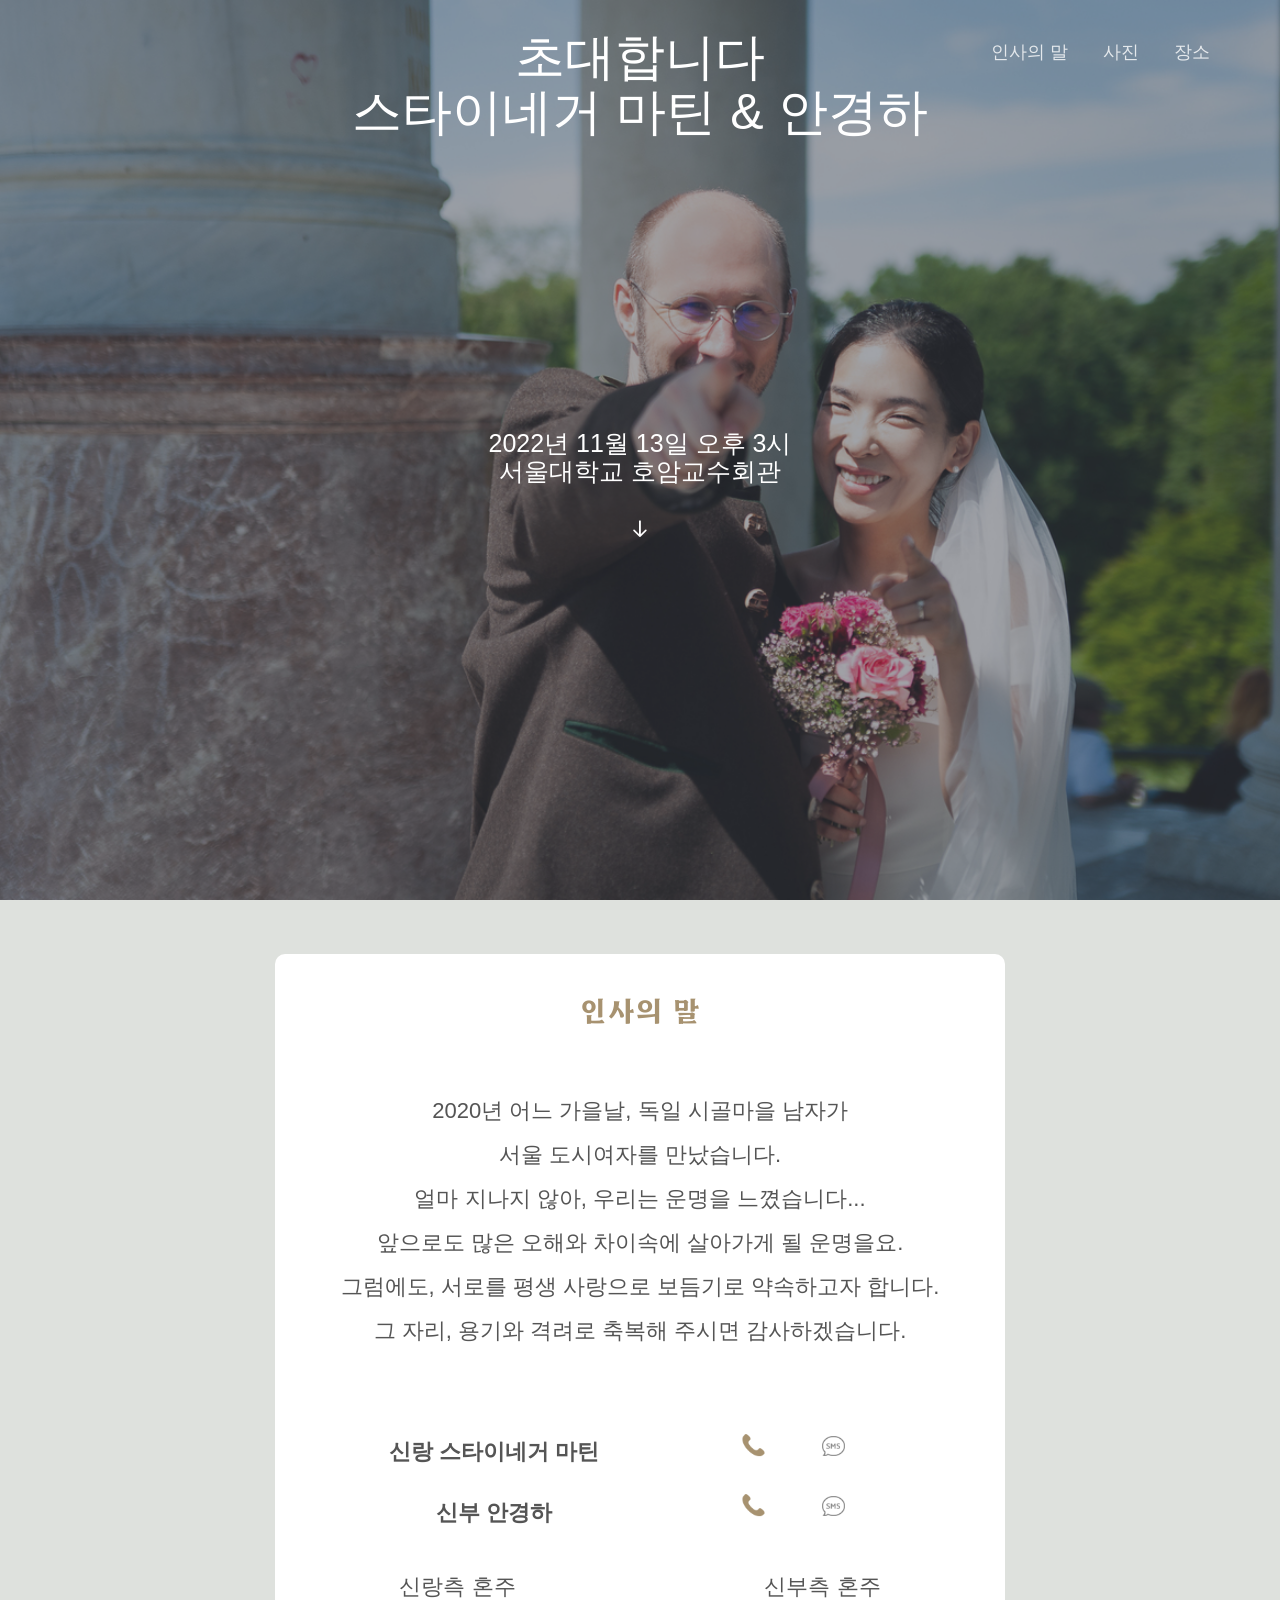
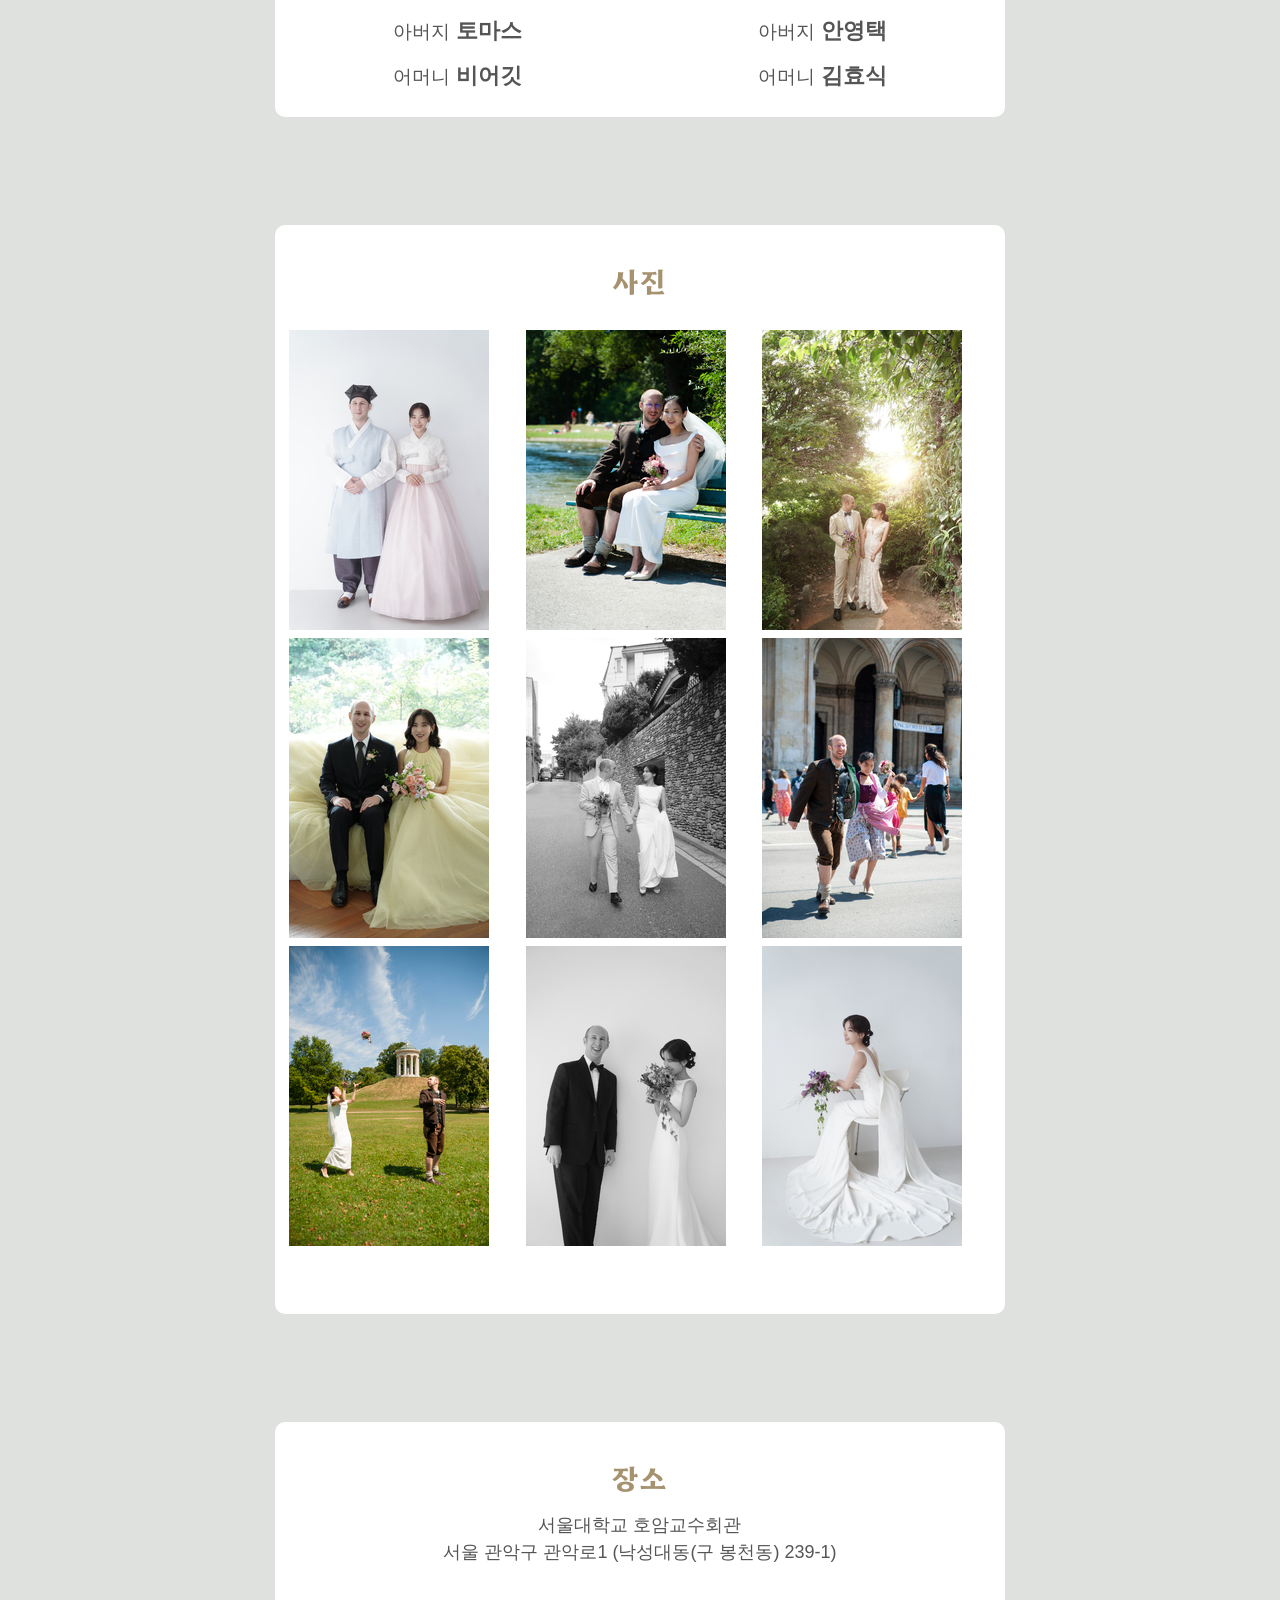
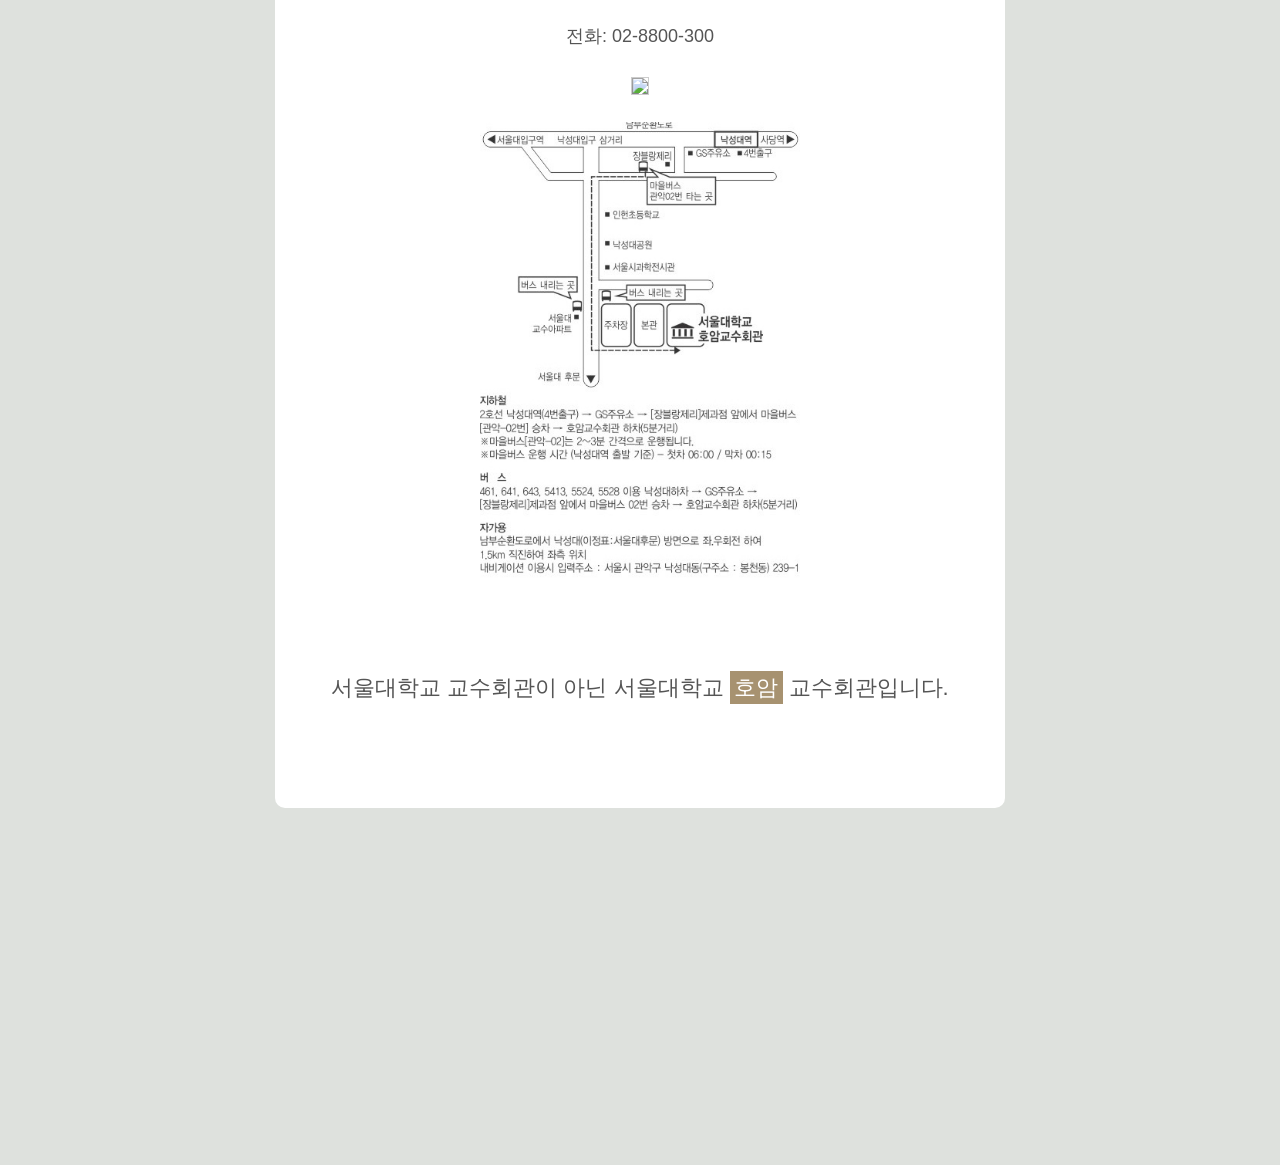
==== commit daad94e3: "overwrite index.html" ====
--- a/index.html
+++ b/index.html
@@ -26,6 +26,9 @@
     <link rel="stylesheet" href="css/icomoon.css">
     <link rel="stylesheet" href="css/magnific-popup.css">
     <link rel="stylesheet" href="css/style.css">
+    <link rel="preconnect" href="https://fonts.googleapis.com">
+    <link rel="preconnect" href="https://fonts.gstatic.com" crossorigin>
+    <link href="https://fonts.googleapis.com/css2?family=Hahmlet:wght@500&display=swap" rel="stylesheet">
 </head>
 <body>
 <script src="js/modernizr-2.6.2.min.js"></script>
@@ -84,9 +87,8 @@
             <div class="col-md-8 col-md-offset-2 text-center section-heading animate-box">
                 <div class="wed-events" style="padding-bottom:3em" style="border-radius:20px;">
                     <div class="row text-center " style="ned-underl">
-                        <h2 class="ned-section-venue animate-box">
-                            <img src="images/tit_greeting.png"
-                                 style="width: 37%;">
+                        <h2 class="ned-section-venue section-header animate-box">
+                            인사의 말
                         </h2>
                     </div>
 
@@ -98,26 +100,22 @@
                         서울 도시여자를 만났습니다.<br>
                         얼마 지나지 않아, 우리는 운명을 느꼈습니다...<br>
                         앞으로도 많은 오해와 차이속에 살아가게 될 운명을요.<br> 
-                        그럼에도, 서로를 평생 사랑으로 보듬기로 약속하고자 합니다.<br> 
+                        그럼에도, 서로를 평생 사랑으로 보듬기로 <br class="mobile-only">약속하고자 합니다.<br>
                         그 자리, 용기와 격려로 축복해 주시면 감사하겠습니다.<br>
                         <br>
                         <dl>
                             <dt><span class="blue">신랑</span> <span class="input_husband">스타이네거 마틴</span></dt>
-                            <dd><a href="tel:010-2862-2673"><img
-                                    src="images/btn_tel01.png"
-                                    width="27"></a></dd>
+                            <dd><a class="tel-icon" href="tel:010-2862-2673">&#128222;</a></dd>
                             <dd><a href="sms:010-2862-2673"><img
                                     src="images/btn_sms02.png"
-                                    width="27"></a></dd>
+                                    height="20"></a></dd>
                         </dl>
                         <dl>
                             <dt><span class="blue">신부</span> <span class="input_husband">안경하</span></dt>
-                            <dd><a href="tel:010-9148-8938"><img
-                                    src="images/btn_tel01.png"
-                                    width="27"></a></dd>
+                            <dd><a class="tel-icon" href="tel:010-9148-8938">&#128222;</a></dd>
                             <dd><a href="sms:010-9148-8938"><img
                                     src="images/btn_sms02.png"
-                                    width="27"></a></dd>
+                                    height="20"></a></dd>
                         </dl>
                         <br>
                         <br>
@@ -158,9 +156,8 @@
             <div class="col-md-8 col-md-offset-2 text-center section-heading animate-box">
                 <div class="wed-events" style="padding-bottom:3em" style="border-radius:20px;">
                     <div class="row text-center">
-                        <h2 class="ned-section-venue animate-box">
-                            <img src="images/tit_gallery.png"
-                                 style="width: 37%;">
+                        <h2 class="ned-section-venue section-header animate-box">
+                            사진
                         </h2>
                     </div>
                     <div class="grid-container">
@@ -184,36 +181,33 @@
     </div>
     <div id="fh5co-location" data-section="location">
         <div class="container">
-            <div class="row r-pb">
-                <div class="col-md-8 col-md-offset-2 text-center section-heading animate-box">
-                    <div class="wed-events" style="padding-bottom:3em" style="border-radius:20px;">
-                        <div align="center" class="animate-box">
-                            <h2>
-                                <img src="images/tit_map.png"
-                                     style="width: 37%;"/>
-                            </h2>
-                            <div>
-                                <span>서울대학교 호암교수회관 </span><br>
-                                <span>서울 관악구 관악로1 (낙성대동(구 봉천동)) 239-1</span><br>
-                                <span>전화: 02-8800-300</span>
-
-                            </div>
+            <div class="col-md-8 col-md-offset-2 text-center section-heading animate-box">
+                <div class="wed-events" style="padding-bottom:3em" style="border-radius:20px;">
+                    <div class="row text-center">
+                        <h2 class="ned-section-venue section-header animate-box fadeInUp animated">
+                            장소
+                        </h2>
+                        <div>
+                            <span>서울대학교 호암교수회관 </span><br>
+                            <p>서울 관악구 관악로1 <br class="mobile-only">(낙성대동(구 봉천동) 239-1)</p><br>
+                            <span>전화: 02-8800-300</span>
+
+                        </div>
+                        <br>
+                        <div style="font: 12px sans-serif; letter-spacing: -1px; color: rgb(51, 51, 51); position: relative;">
+                                <div style="font:normal normal 400 12px/normal dotum, sans-serif; color:#333; position:relative"><div><a href="https://map.kakao.com/?urlX=491085.0&amp;urlY=1102405.0&amp;itemId=21571764&amp;q=%EC%84%9C%EC%9A%B8%EB%8C%80%ED%95%99%EA%B5%90%20%ED%98%B8%EC%95%94%EA%B5%90%EC%88%98%ED%9A%8C%EA%B4%80%20%EC%BB%A8%EB%B2%A4%EC%85%98%EC%84%BC%ED%84%B0&amp;srcid=21571764&amp;map_type=TYPE_MAP&amp;from=roughmap" target="_blank"><img class="map" src="http://t1.daumcdn.net/roughmap/imgmap/8510f37767564e32c90fb3c2cff4d9b23018ef59b2f9edc5dce88403f296133c" style="border:1px solid #ccc;"></a></div>
+                                </div>
+                        </div>
+                        <br>
+                        <div id="simplemap">
+                            <img src="images/location_image.jpeg" />
+                        </div>
+                        <div class="ned-lead animate-box" style="line-height:200%;">
                             <br>
-                            <div style="font: 12px sans-serif; letter-spacing: -1px; width: 360; color: rgb(51, 51, 51); position: relative;">
-                                    <div style="font:normal normal 400 12px/normal dotum, sans-serif; width:640px; height:238px; color:#333; position:relative"><div style="height: 360px;"><a href="https://map.kakao.com/?urlX=491085.0&amp;urlY=1102405.0&amp;itemId=21571764&amp;q=%EC%84%9C%EC%9A%B8%EB%8C%80%ED%95%99%EA%B5%90%20%ED%98%B8%EC%95%94%EA%B5%90%EC%88%98%ED%9A%8C%EA%B4%80%20%EC%BB%A8%EB%B2%A4%EC%85%98%EC%84%BC%ED%84%B0&amp;srcid=21571764&amp;map_type=TYPE_MAP&amp;from=roughmap" target="_blank"><img class="map" src="http://t1.daumcdn.net/roughmap/imgmap/8510f37767564e32c90fb3c2cff4d9b23018ef59b2f9edc5dce88403f296133c" width="358px" height="238px" style="border:1px solid #ccc;"></a></div>
-                                    </div>
-                            </div>
                             <br>
-                            <div id="simplemap">
-                                <img src="images/location_image.jpeg" width="360px" />
-                            </div>
-                            <div class="ned-lead animate-box" style="line-height:200%;">
-                                <br>
-                                <br>
-                                서울대학교 교수회관이 아닌 서울대학교 <mark style="background-color: #000000; color: #ffffff;">호암</mark> 교수회관입니다.<br>
-                                
-                                <br>
-                            </div>
+                            서울대학교 교수회관이 아닌 <br class="mobile-only">서울대학교 <mark style="background-color: var(--header-color); color: #ffffff;">호암</mark> 교수회관입니다.<br>
+                            
+                            <br>
                         </div>
                     </div>
                 </div>
@@ -224,17 +218,21 @@
     </div>
     <div id="fh5co-about" data-section="contact">
         <div class="container">
-            <div class="row">
-                <div class="col-md-8 col-md-offset-2 text-center section-heading animate-box">
-                    <div class="wed-events" style="padding-bottom:3em" style="border-radius:20px;">
-                        <p>공유하기</p>
-                            <a href="https://www.facebook.com/sharer/sharer.php?u=https%3A%2F%2Fsoa-bin-wedding.github.io" target="_blank"><img src="images/sns1.png" alt="페이스북" width="50px" height="50px"></a>
-                                <a href="https://twitter.com/intent/tweet?text=%ED%98%84%EB%B9%88+%26+%EC%86%8C%EC%95%84%EC%9D%98+%EB%AA%A8%EB%B0%94%EC%9D%BC+%EC%B2%AD%EC%B2%A9%EC%9E%A5&url=https://soa-bin-wedding.github.io"
-                                   target="_blank"><img src="images/sns2.png" width="50px" height="50px" alt="트위터"></a>
-                            <a href=";" id="kakao-link-btn"><img
-                                    src="images/sns3.png" width="50px" height="50px" alt="카카오톡"></a>
-                            <a href="javascript:shareStory();"><img
-                                    src="images/sns4.png" alt="카카오스토리" width="50px" height="50px"></a>
+            <div class="col-md-8 col-md-offset-2 text-center section-heading animate-box">
+                <div class="wed-events" style="padding-bottom:3em" style="border-radius:20px;">
+                    <div class="row text-center">
+                        <h2 class="ned-section-venue section-header animate-box fadeInUp animated">
+                            공유하기
+                        </h2>
+                        <!--FIXME-->
+                        <a href="https://www.facebook.com/sharer/sharer.php?u=https%3A%2F%2Fkyungha-martin.github.io" target="_blank"><img src="images/sns1.png" alt="페이스북" width="50px" height="50px"></a>
+                        <!--FIXME-->
+                            <a href="https://twitter.com/intent/tweet?text=Martin%26Kyungha%20%EB%AA%A8%EB%B0%94%EC%9D%BC%20%EC%B2%AD%EC%B2%A9%EC%9E%A5&url=https://kyungha-martin.github.io"
+                               target="_blank"><img src="images/sns2.png" width="50px" height="50px" alt="트위터"></a>
+                        <a href="javascript:sendLink();" id="kakao-link-btn"><img
+                                src="images/sns3.png" width="50px" height="50px" alt="카카오톡"></a>
+                        <a href="javascript:shareStory();"><img
+                                src="images/sns4.png" alt="카카오스토리" width="50px" height="50px"></a>
                     </div>
                 </div>
             </div>
@@ -243,19 +241,7 @@
 </div>
 <script src="https://developers.kakao.com/sdk/js/kakao.min.js"></script>
 <script src="js/magnific-popup.js"></script>
-<script src="https://www.googletagmanager.com/gtag/js?id=UA-131420949-3"></script>
 <script>
-    (function(w,d,s,l,i){w[l]=w[l]||[];w[l].push({'gtm.start':
-		new Date().getTime(),event:'gtm.js'});var f=d.getElementsByTagName(s)[0],
-	j=d.createElement(s),dl=l!='dataLayer'?'&l='+l:'';j.async=true;j.src=
-	'https://www.googletagmanager.com/gtm.js?id='+i+dl;f.parentNode.insertBefore(j,f);
-})(window,document,'script','dataLayer','GTM-WQ4FRQZ');
-
-window.dataLayer = window.dataLayer || [];
-function gtag(){dataLayer.push(arguments);}
-gtag('js', new Date());
-gtag('config', 'UA-131420949-3');
-
 function shareStory() {
 	if(!Kakao.isInitialized()){
 		Kakao.init('3bebeb2e0b500f27c498962466dd9743');
--- a/css/style.css
+++ b/css/style.css
@@ -1 +1,1319 @@
-@font-face{font-family:icomoon;src:url(../fonts/icomoon/icomoon.eot?srf3rx);src:url(../fonts/icomoon/icomoon.eot?srf3rx#iefix) format("embedded-opentype"),url(../fonts/icomoon/icomoon.ttf?srf3rx) format("truetype"),url(../fonts/icomoon/icomoon.woff?srf3rx) format("woff"),url(../fonts/icomoon/icomoon.svg?srf3rx#icomoon) format("svg");font-weight:400;font-style:normal}@font-face{font-family:MaruBuri-Regular;src:url(https://cdn.jsdelivr.net/gh/projectnoonnu/noonfonts_20-10-21@1.0/MaruBuri-Regular.woff) format("woff");font-weight:400;font-style:normal}html{background:#f7f7f7}body{font-family:MaruBuri-Regular,Roboto,sans-serif;font-size:18px;font-weight:300;line-height:1.5;color:#555;background:#f7f7f7}body.fh5co-overflow{overflow-x:auto}::-webkit-selection{color:#fff;background:#f9ad81}::-moz-selection{color:#fff;background:#f9ad81}::selection{color:#fff;background:#f9ad81}a{color:#f9ad81;-webkit-transition:.5s;-o-transition:.5s;transition:.5s}a:active,a:focus,a:hover{color:#f67d38;outline:0;text-decoration:none}h1,h2,h3,h4,h5,h6{font-family:MaruBuri-Regular,"Roboto Slab",sans-serif;color:#000}p{margin-bottom:30px}.btn{margin-right:4px;margin-bottom:4px;font-family:MaruBuri-Regular,"Roboto Slab",sans-serif;font-size:12px;letter-spacing:2px;text-transform:uppercase;font-weight:700;-webkit-border-radius:4px;-moz-border-radius:4px;-ms-border-radius:4px;border-radius:4px;-webkit-transition:.5s;-o-transition:.5s;transition:.5s}.btn.btn-md{padding:10px 20px!important}.btn.btn-lg{padding:18px 36px!important}.btn:active,.btn:focus,.btn:hover{box-shadow:none!important;outline:0!important}.btn-primary{background:#f9ad81;color:#fff;border:2px solid #f9ad81}.btn-primary:active,.btn-primary:focus,.btn-primary:hover{background:#f89d69!important;border-color:#f89d69!important}.btn-primary.btn-outline{background:0 0;color:#f9ad81;border:2px solid #f9ad81}.btn-primary.btn-outline:active,.btn-primary.btn-outline:focus,.btn-primary.btn-outline:hover{background:#f9ad81;color:#fff}.btn-success{background:#58ca7e;color:#fff;border:2px solid #58ca7e}.btn-success:active,.btn-success:focus,.btn-success:hover{background:#45c46f!important;border-color:#45c46f!important}.btn-success.btn-outline{background:0 0;color:#58ca7e;border:2px solid #58ca7e}.btn-success.btn-outline:active,.btn-success.btn-outline:focus,.btn-success.btn-outline:hover{background:#58ca7e;color:#fff}.btn-info{background:#1784fb;color:#fff;border:2px solid #1784fb}.btn-info:active,.btn-info:focus,.btn-info:hover{background:#0477f4!important;border-color:#0477f4!important}.btn-info.btn-outline{background:0 0;color:#1784fb;border:2px solid #1784fb}.btn-info.btn-outline:active,.btn-info.btn-outline:focus,.btn-info.btn-outline:hover{background:#1784fb;color:#fff}.btn-warning{background:#fed330;color:#fff;border:2px solid #fed330}.btn-warning:active,.btn-warning:focus,.btn-warning:hover{background:#fece17!important;border-color:#fece17!important}.btn-warning.btn-outline{background:0 0;color:#fed330;border:2px solid #fed330}.btn-warning.btn-outline:active,.btn-warning.btn-outline:focus,.btn-warning.btn-outline:hover{background:#fed330;color:#fff}.btn-danger{background:#fb4f59;color:#fff;border:2px solid #fb4f59}.btn-danger:active,.btn-danger:focus,.btn-danger:hover{background:#fa3641!important;border-color:#fa3641!important}.btn-danger.btn-outline{background:0 0;color:#fb4f59;border:2px solid #fb4f59}.btn-danger.btn-outline:active,.btn-danger.btn-outline:focus,.btn-danger.btn-outline:hover{background:#fb4f59;color:#fff}.btn-outline{background:0 0;border:2px solid gray;font-size:12px;letter-spacing:2px;text-transform:uppercase;-webkit-transition:.3s;-o-transition:.3s;transition:.3s}.btn-outline:active,.btn-outline:focus,.btn-outline:hover{box-shadow:none}.form-control{box-shadow:none;background:0 0;border:2px solid rgba(0,0,0,.1);height:54px;font-size:18px;font-weight:300}.form-control:active,.form-control:focus{outline:0;box-shadow:none;border-color:#f9ad81}.ned-underl{border-bottom:2px solid #f9ad81}#fh5co-header{position:absolute;top:20px;left:0;z-index:999;background:0 0;padding:15px 0;width:100%}@media screen and (max-width:768px){#fh5co-header{background:0 0;top:0}}#fh5co-header #fh5co-logo{float:left;line-height:1.2;position:relative}@media screen and (max-width:768px){#fh5co-header #fh5co-logo{top:-2px}}#fh5co-header #fh5co-logo a{font-family:MaruBuri-Regular,"Roboto Slab",sans-serif;font-size:30px;color:#fff}@media screen and (max-width:768px){#fh5co-header #fh5co-logo a{color:#000}}#fh5co-header #fh5co-logo a span{color:#f9ad81}#fh5co-header #fh5co-main-nav{float:right}@media screen and (max-width:768px){#fh5co-header #fh5co-main-nav{display:none}}#fh5co-header #fh5co-main-nav ul{padding:0;margin:4px 0 0 0}#fh5co-header #fh5co-main-nav ul li{padding:0;margin:0;display:inline}#fh5co-header #fh5co-main-nav ul li a{font-family:MaruBuri-Regular,"Roboto Slab",sans-serif;color:rgba(255,255,255,.8);text-decoration:none;margin-left:30px;border-bottom:2px solid transparent}#fh5co-header #fh5co-main-nav ul li a:hover{text-decoration:none;color:#f9ad81}#fh5co-header #fh5co-main-nav ul li.active a{color:#transparent;border-bottom:2px solid #f9ad81}#fh5co-header.navbar-fixed-top{position:fixed!important;background:0 0;top:0;left:0}#fh5co-header.navbar-fixed-top #fh5co-logo{float:left;line-height:1.2}#fh5co-header.navbar-fixed-top #fh5co-logo a{font-family:MaruBuri-Regular,"Roboto Slab",sans-serif;font-size:30px;color:#000}#fh5co-header.navbar-fixed-top #fh5co-main-nav ul li a{font-family:MaruBuri-Regular,"Roboto Slab",sans-serif;color:rgba(0,0,0,.8);text-decoration:none;margin-left:30px;border-bottom:2px solid transparent}#fh5co-header.navbar-fixed-top #fh5co-main-nav ul li a:hover{text-decoration:none;color:#f9ad81}#fh5co-header.navbar-fixed-top #fh5co-main-nav ul li.active a{color:#f9ad81;border-bottom:2px solid transparent}#fh5co-home{background:#f5fff4 url(../images/loader.gif) no-repeat center center}#fh5co-home .flexslider{border:none;position:relative;z-index:1;margin-bottom:0}#fh5co-home .flexslider .fh5co-text{position:absolute;z-index:3;width:100%;top:10%;text-align:center}h2{font-family:MaruBuri-Regular,"Roboto Slab",sans-serif;font-size:40px;font-weight:100;color:#fff}h3{font-family:MaruBuri-Regular,"Roboto Slab",sans-serif;font-size:15px;font-weight:400;color:#fff}@media screen and (min-width:768px){h3{font-size:25px}}#fh5co-home .flexslider .fh5co-text h1{margin:0 0 15px 0;padding:0;font-family:MaruBuri-Regular,"Roboto Slab",sans-serif;font-size:50px;font-weight:400;color:#fff;display:-moz-inline-stack;display:inline-block;zoom:1;border:7px solid #fff;padding:30px 50px;-webkit-transition:.3s;-o-transition:.3s;transition:.3s}@media screen and (max-width:992px){#fh5co-home .flexslider .fh5co-text h1{font-size:20px}#fh5co-home .flexslider .fh5co-text h2{font-size:26px}}#fh5co-home .fh5co-go{margin-top:15px}#fh5co-home .flexslider .fh5co-text .fh5co-go{margin-top:30px}#fh5co-home .flexslider .fh5co-text .fh5co-go a{font-family:MaruBuri-Regular,Roboto,sans-serif;font-size:13px;letter-spacing:2px;text-transform:uppercase;color:#fff;font-weight:400;display:block;position:relative;padding-bottom:50px}#fh5co-home .flexslider .fh5co-text .fh5co-go a span{font-size:20px;display:block;position:absolute;bototm:0;left:50%;margin-left:-10px;-webkit-animation:ani-mouse 2.5s linear infinite;-moz-animation:ani-mouse 2.5s linear infinite;animation:ani-mouse 2.5s linear infinite}#fh5co-home .flexslider .fh5co-text .fh5co-go a:hover{text-decoration:none}#fh5co-home .flexslider .fh5co-text .fh5co-go a:hover span{text-decoration:none}#fh5co-home .flexslider .slides li{background-repeat:no-repeat;background-size:cover}@media screen and (max-width:1080px){#fh5co-home .flexslider .slides li{background-repeat:no-repeat;background-position:550px 0;background-clip:content-box}}#fh5co-home .flexslider .fh5co-overlay{position:absolute;z-index:3;top:0;bottom:0;left:0;right:0;opacity:.3;background:#444853}#fh5co-home .flexslider .flex-control-nav,#fh5co-home .flexslider .flex-direction-nav{display:none}#fh5co-main,#fh5co-offcanvas{-webkit-transition:.8s;-o-transition:.8s;transition:.8s}#fh5co-offcanvas{position:fixed;top:0;right:0;bottom:0;z-index:9999;width:275px;background:#444853;overflow-y:auto;padding:50px 30px 30px 30px;-moz-transform:translateX(275px);-webkit-transform:translateX(275px);-ms-transform:translateX(275px);-o-transform:translateX(275px);transform:translateX(275px)}#fh5co-offcanvas .fh5co-offcanvas-close{position:absolute;top:20px;right:30px}#fh5co-offcanvas .fh5co-offcanvas-close:before{font-family:icomoon;speak:none;font-style:normal;font-weight:400;font-variant:normal;text-transform:none;line-height:1;-webkit-font-smoothing:antialiased;-moz-osx-font-smoothing:grayscale;content:"\e117";font-size:30px;color:rgba(255,255,255,.5);-webkit-transition:.5s;-o-transition:.5s;transition:.5s}#fh5co-offcanvas .fh5co-offcanvas-close:hover:before{color:#fff}#fh5co-offcanvas nav ul{padding:0;margin:0}#fh5co-offcanvas nav ul li{padding:0;margin:0;list-style:none}#fh5co-offcanvas nav ul li a{display:block;color:rgba(255,255,255,.5);padding:7px 0}#fh5co-offcanvas nav ul li a:hover{color:#f9ad81}#fh5co-offcanvas nav ul li.active a{color:#f9ad81}.offcanvas-visible #fh5co-offcanvas{-moz-transform:translateX(0);-webkit-transform:translateX(0);-ms-transform:translateX(0);-o-transform:translateX(0);transform:translateX(0)}.wed-events{background:#fff;padding-top:20px;padding-bottom:20px;border-radius:10px}.wed-events .ceremony-bg{background-size:cover;background-position:center center;background-repeat:no-repeat;position:relative;height:600px}.wed-events .desc{padding:2em;padding-top:20px;margin-top:20px;padding-bottom:20px}.wed-events .desc h3{font-size:30px}.wed-events .desc p strong{font-size:14px}#fh5co-contact,#fh5co-content,#fh5co-testimony{padding:7em 0}#fh5co-about,#fh5co-gallery,#fh5co-portfolio{padding:3em 0}@media screen and (max-width:768px){#fh5co-about,#fh5co-contact,#fh5co-content,#fh5co-gallery,#fh5co-portfolio,#fh5co-testimony{padding:2em 0}}#fh5co-content figure{margin-bottom:30px}#fh5co-portfolio{background:#f5fff4}#fh5co-gallery{background:#f5fff4}#fh5co-about{background:#f5fff4}#ned-about{background:#fff}#fh5co-about h2{color:#fff}#fh5co-portfolio h3{text-align:center}#fh5co-about .fh5co-text{padding-left:4em}@media screen and (max-width:992px){#fh5co-about .fh5co-text{padding:0 0 20px 0}}#fh5co-about .fh5co-text .fh5co-meta{color:rgba(255,255,255,.2);text-transform:uppercase;letter-spacing:2px;font-size:12px;display:block;margin-bottom:20px;font-weight:700}#fh5co-about .fh5co-text.with-plus{padding-right:4em;padding-left:0;position:relative}@media screen and (max-width:992px){#fh5co-about .fh5co-text.with-plus{padding-right:0}}#fh5co-about .fh5co-text.with-plus:after{position:absolute;right:0;margin-right:-30px;top:50%;margin-top:-25px;font-family:icomoon;speak:none;font-style:normal;font-weight:400;font-variant:normal;text-transform:none;line-height:1;-webkit-font-smoothing:antialiased;-moz-osx-font-smoothing:grayscale;content:"\e114";font-size:50px;color:#f9ad81}@media screen and (max-width:992px){#fh5co-about .fh5co-text.with-plus:after{display:none;visibility:hidden}}#fh5co-testimony{background-color:transparent;background-size:cover;background-attachment:fixed;position:relative;width:100%}#fh5co-testimony>.container{position:relative;z-index:5}#fh5co-testimony>.fh5co-overlay{position:absolute;top:0;left:0;right:0;bottom:0;z-index:3;opacity:.7;background:#444853}#fh5co-testimony .flexslider{border:transparent!important;background:0 0!important}#fh5co-testimony .flexslider .slides li{font-size:40px;line-height:1.5}#fh5co-testimony .flexslider .slides li blockquote{padding-left:0;border-left:none}@media screen and (max-width:768px){#fh5co-testimony .flexslider .slides li blockquote{padding:0 20px}}#fh5co-testimony .flexslider .slides li blockquote p{font-size:40px;line-height:1.5;font-family:MaruBuri-Regular,"Roboto Slab",sans-serif;color:#fff!important}@media screen and (max-width:768px){#fh5co-testimony .flexslider .slides li blockquote p{font-size:20px;line-height:1.5}}#fh5co-testimony .flexslider .flex-control-paging{position:relative}#fh5co-testimony .flexslider .flex-control-paging.flex-control-nav{bottom:-70px}@media screen and (max-width:768px){#fh5co-testimony .flexslider .flex-control-paging.flex-control-nav{bottom:-60px}}#fh5co-testimony .flexslider .flex-control-paging li a{width:14px;height:14px;background:rgba(255,255,255,.2);box-shadow:none;border:2px solid transparent}#fh5co-testimony .flexslider .flex-control-paging li a:active,#fh5co-testimony .flexslider .flex-control-paging li a:focus{outline:0}#fh5co-testimony .flexslider .flex-control-paging li a.flex-active{position:relative;background:0 0;box-shadow:none;border:2px solid #f9ad81}#fh5co-footer{background:#ececec;padding:1em 0;font-size:16px}@media screen and (max-width:768px){#fh5co-footer{padding:1em 0}}#fh5co-footer a{color:#f67d38}#fh5co-footer a:hover{text-decoration:underline}#fh5co-footer p{margin-bottom:10px}#fh5co-footer .fh5co-footer-widget{margin-bottom:10px;float:left;width:100%}.fh5co-social{padding:0;margin:0}@media screen and (max-width:768px){.fh5co-social{float:none!important}}.fh5co-social li{padding:0;margin:0;display:inline}.fh5co-social li a{margin-left:10px}@media screen and (max-width:768px){.fh5co-social li a{margin-right:10px}}.fh5co-social li a i{font-size:20px}.fh5co-social li a:hover{text-decoration:none!important}.fh5co-social li a:hover i{text-decoration:none}.img-grid{width:100%;height:100%;position:relative;overflow:hidden;float:left;margin-bottom:30px}@media screen and (max-width:480px){.img-grid{margin-bottom:15px}}.img-grid img{position:relative;z-index:10}.img-grid a{position:absolute;top:0;left:0;right:0;bottom:0;opacity:0;z-index:12;background:rgba(68,72,83,.9);text-align:center;-webkit-transition:.5s;-o-transition:.5s;transition:.5s}.img-grid a>div{position:absolute;bottom:-20px;left:0;text-align:center;width:100%;-webkit-transition:.8s,ease-out;-o-transition:.8s,ease-out;transition:.8s,ease-out}.img-grid a .fh5co-title{font-size:18px;color:#fff;padding:0;position:relative}.img-grid a .fh5co-meta{color:rgba(255,255,255,.4);font-size:10px;font-weight:400;letter-spacing:2px;display:block;position:relative;padding-bottom:7px;text-transform:uppercase}.img-grid a .fh5co-meta:after{content:"";position:absolute;bottom:0;width:20px;margin-left:-10px;height:2px;left:50%;background:#f9ad81}.img-grid:hover>a{opacity:1}.img-grid:hover>a>div{bottom:20px}.ned-section-title{font-size:20px;letter-spacing:2px;text-transform:uppercase;color:#41454f;font-family:sans-serif;font-weight:700;opacity:.4;margin-bottom:20px}.ned-section-venue{font-size:30px;letter-spacing:2px;text-transform:uppercase;color:#555;font-family:sans-serif;font-weight:700;opacity:.4;margin-bottom:20px}@media screen and (max-width:768px){.ned-section-venue{font-size:24px}}. .ned-date-highlight{font-size:26px;letter-spacing:2px;text-transform:uppercase;color:#444;font-family:sans-serif;font-weight:700;margin-bottom:20px}@media screen and (max-width:768px){.ned-date-highlight{font-size:20px}}.section-heading .fh5co-section-title{font-size:11px;letter-spacing:2px;text-transform:uppercase;color:#41454f;font-family:sans-serif;font-weight:700;opacity:.4;margin-bottom:20px}.fh5co-lead{font-size:26px}.ned-lead{font-size:22px}.ned-lead-name{font-size:25px}@media screen and (max-width:768px){.fh5co-lead{font-size:20px}.ned-lead{font-size:13px}.ned-lead-name{font-size:20px}}@media screen and (max-device-width:768px){.fh5co-lead{font-size:16px}.ned-lead{font-size:13px}.ned-lead-name{font-size:16px}}.js .animate-box,.js .to-animate,.js .to-animate-2{opacity:0}.fh5co-nav-toggle{width:25px;height:25px;cursor:pointer;text-decoration:none}.fh5co-nav-toggle.active i::after,.fh5co-nav-toggle.active i::before{background:#f9ad81}.fh5co-nav-toggle:active,.fh5co-nav-toggle:focus,.fh5co-nav-toggle:hover{outline:0;border-bottom:none!important}.fh5co-nav-toggle i{position:relative;display:-moz-inline-stack;display:inline-block;zoom:1;width:25px;height:3px;color:transparent;font:bold 14px/.4 Helvetica;text-transform:uppercase;text-indent:-55px;background:0 0;transition:all .2s ease-out}#fh5co-header.navbar-fixed-top .fh5co-nav-toggle i{position:relative;display:-moz-inline-stack;display:inline-block;zoom:1;width:25px;height:3px;color:#797979;font:bold 14px/.4 Helvetica;text-transform:uppercase;text-indent:-55px;background:#797979;transition:all .2s ease-out}.fh5co-nav-toggle i::after,.fh5co-nav-toggle i::before{content:"";width:25px;height:3px;background:0 0;position:absolute;left:0;-webkit-transition:.2s;-o-transition:.2s;transition:.2s}#fh5co-header.navbar-fixed-top .fh5co-nav-toggle i::after,#fh5co-header.navbar-fixed-top .fh5co-nav-toggle i::before{content:"";width:25px;height:3px;background:#797979;position:absolute;left:0;-webkit-transition:.2s;-o-transition:.2s;transition:.2s}.fh5co-nav-toggle i::before{top:-7px}.fh5co-nav-toggle i::after{bottom:-7px}.fh5co-nav-toggle:hover i::before{top:-10px}.fh5co-nav-toggle:hover i::after{bottom:-10px}.fh5co-nav-toggle.active i{background:0 0}.fh5co-nav-toggle.active i::before{top:0;-webkit-transform:rotateZ(45deg);-moz-transform:rotateZ(45deg);-ms-transform:rotateZ(45deg);-o-transform:rotateZ(45deg);transform:rotateZ(45deg)}.fh5co-nav-toggle.active i::after{bottom:0;-webkit-transform:rotateZ(-45deg);-moz-transform:rotateZ(-45deg);-ms-transform:rotateZ(-45deg);-o-transform:rotateZ(-45deg);transform:rotateZ(-45deg)}.fh5co-nav-toggle{position:absolute;top:8px;right:15px;z-index:21;padding:6px 0 0 0;display:block;margin:0 auto;display:none;height:44px;width:25px;border-bottom:none!important}@media screen and (max-width:768px){.fh5co-nav-toggle{display:block}.offcanvas-visible .fh5co-nav-toggle{z-index:999999!important}}.fh5co-animated{-webkit-animation-duration:.3s;animation-duration:.3s;-webkit-animation-fill-mode:both;animation-fill-mode:both}.r-pb{padding-bottom:40px}.gallery{margin-bottom:30px}.gallery .gallery-img{width:100%;float:left;overflow:hidden;position:relative;z-index:1;margin-bottom:25px}.gallery .gallery-img img{position:relative;max-width:100%;-webkit-transform:scale(1);-moz-transform:scale(1);-ms-transform:scale(1);-o-transform:scale(1);transform:scale(1);-webkit-transition:.9s;-o-transition:.9s;transition:.9s}.gallery .gallery-img:hover img{-webkit-transform:scale(1.1);-moz-transform:scale(1.1);-ms-transform:scale(1.1);-o-transform:scale(1.1);transform:scale(1.1)}@media screen and (max-width:480px){.col-xxs-12{width:100%;float:none}}@-webkit-keyframes ani-mouse{0%{opacity:1;top:29%}15%{opacity:1;top:50%}50%{opacity:0;top:50%}100%{opacity:0;top:29%}}@-moz-keyframes ani-mouse{0%{opacity:1;top:29%}15%{opacity:1;top:50%}50%{opacity:0;top:50%}100%{opacity:0;top:29%}}@keyframes ani-mouse{0%{opacity:1;top:29%}15%{opacity:1;top:50%}50%{opacity:0;top:50%}100%{opacity:0;top:29%}}ol,ul{list-style:none;list-style-image:none;padding:0}.parents>li{float:left;width:50%;padding:0;text-align:center}.parents>.detail>li{padding:0;margin-bottom:10px;padding-left:10px}#fh5co-portfolio dl{width:100%;padding:10px 0 10px 0}#fh5co-portfolio dl dt{float:left;margin-top:4%;width:56%;padding:0}#fh5co-portfolio dl dd{padding:0 10px;width:12%;float:left;margin-top:3%}.sns_a li{display:inline-block;width:25%}.grid-container{display:grid;grid-template-columns:auto auto auto;padding:10px}.grid-item{padding:4px;text-align:center}.massage_box{padding:0 70px 0 70px;background:0 0}.massage_box li{outline:0;border-bottom:1px solid #e4dee0;color:#e6eff3;border-top:none;padding-top:5px;padding-bottom:5px}.massage_box li input{outline:0;border:none!important;background:0 0!important;color:#000;box-sizing:border-box;padding-left:5px;width:50%}.massage_box li span.tt{color:#9b5e33;letter-spacing:.3px;top:auto}.massage_list{display:none;width:84%;margin:auto 0;padding:e 10px;margin-top:15px;background:#f4f3f1;font-size:12px;border-radius:0;text-align:left;position:relative}.massage_list>name{padding-left:0;font-weight:700;color:#555;padding:10px 0 10px 0}.massage_list .txt{letter-spacing:.1px;color:#777;min-height:20px;position:relative;padding:10px 0 10px 0}.massage_list .time{letter-spacing:.1px;color:#777;top:15px;position:absolute;right:10px;padding-left:13px}.wrap-loading{position:fixed;left:0;right:0;top:0;bottom:0;background:rgba(0,0,0,.2);display:none;z-index:9999}.wrap-loading div{position:fixed;top:50%;left:50%;margin-left:-21px;margin-top:-21px}+:root {
+    /* --header-color: #D2C6B7; */
+    /* --header-color: #523F2A; */
+    --header-color: #A79270;
+    --background-color: #DEE1DD;
+}
+
+@font-face {
+ font-family:icomoon;
+ src:url(../fonts/icomoon/icomoon.eot?srf3rx);
+ src:url(../fonts/icomoon/icomoon.eot?srf3rx#iefix) format("embedded-opentype"),
+ url(../fonts/icomoon/icomoon.ttf?srf3rx) format("truetype"),
+ url(../fonts/icomoon/icomoon.woff?srf3rx) format("woff"),
+ url(../fonts/icomoon/icomoon.svg?srf3rx#icomoon) format("svg");
+ font-weight:400;
+ font-style:normal
+}
+@font-face {
+ font-family:MaruBuri-Regular;
+ src:url(https://cdn.jsdelivr.net/gh/projectnoonnu/noonfonts_20-10-21@1.0/MaruBuri-Regular.woff) format("woff");
+ font-weight:400;
+ font-style:normal
+}
+html {
+ background:#f7f7f7
+}
+body {
+ font-family:MaruBuri-Regular,Roboto,sans-serif;
+ font-size:18px;
+ font-weight:300;
+ line-height:1.5;
+ color:#555;
+ background:#f7f7f7
+}
+body.fh5co-overflow {
+ overflow-x:auto
+}
+::-webkit-selection {
+ color:#fff;
+ background:#f9ad81
+}
+::-moz-selection {
+ color:#fff;
+ background:#f9ad81
+}
+::selection {
+ color:#fff;
+ background:#f9ad81
+}
+a {
+ color:#f9ad81;
+ -webkit-transition:.5s;
+ -o-transition:.5s;
+ transition:.5s
+}
+a:active,
+a:focus,
+a:hover {
+ color:#f67d38;
+ outline:0;
+ text-decoration:none
+}
+h1,
+h2,
+h3,
+h4,
+h5,
+h6 {
+ font-family:MaruBuri-Regular,"Roboto Slab",sans-serif;
+ color:#000
+}
+p {
+ margin-bottom:30px
+}
+.btn {
+ margin-right:4px;
+ margin-bottom:4px;
+ font-family:MaruBuri-Regular,"Roboto Slab",sans-serif;
+ font-size:12px;
+ letter-spacing:2px;
+ text-transform:uppercase;
+ font-weight:700;
+ -webkit-border-radius:4px;
+ -moz-border-radius:4px;
+ -ms-border-radius:4px;
+ border-radius:4px;
+ -webkit-transition:.5s;
+ -o-transition:.5s;
+ transition:.5s
+}
+.btn.btn-md {
+ padding:10px 20px!important
+}
+.btn.btn-lg {
+ padding:18px 36px!important
+}
+.btn:active,
+.btn:focus,
+.btn:hover {
+ box-shadow:none!important;
+ outline:0!important
+}
+.btn-primary {
+ background:#f9ad81;
+ color:#fff;
+ border:2px solid #f9ad81
+}
+.btn-primary:active,
+.btn-primary:focus,
+.btn-primary:hover {
+ background:#f89d69!important;
+ border-color:#f89d69!important
+}
+.btn-primary.btn-outline {
+ background:0 0;
+ color:#f9ad81;
+ border:2px solid #f9ad81
+}
+.btn-primary.btn-outline:active,
+.btn-primary.btn-outline:focus,
+.btn-primary.btn-outline:hover {
+ background:#f9ad81;
+ color:#fff
+}
+.btn-success {
+ background:#58ca7e;
+ color:#fff;
+ border:2px solid #58ca7e
+}
+.btn-success:active,
+.btn-success:focus,
+.btn-success:hover {
+ background:#45c46f!important;
+ border-color:#45c46f!important
+}
+.btn-success.btn-outline {
+ background:0 0;
+ color:#58ca7e;
+ border:2px solid #58ca7e
+}
+.btn-success.btn-outline:active,
+.btn-success.btn-outline:focus,
+.btn-success.btn-outline:hover {
+ background:#58ca7e;
+ color:#fff
+}
+.btn-info {
+ background:#1784fb;
+ color:#fff;
+ border:2px solid #1784fb
+}
+.btn-info:active,
+.btn-info:focus,
+.btn-info:hover {
+ background:#0477f4!important;
+ border-color:#0477f4!important
+}
+.btn-info.btn-outline {
+ background:0 0;
+ color:#1784fb;
+ border:2px solid #1784fb
+}
+.btn-info.btn-outline:active,
+.btn-info.btn-outline:focus,
+.btn-info.btn-outline:hover {
+ background:#1784fb;
+ color:#fff
+}
+.btn-warning {
+ background:#fed330;
+ color:#fff;
+ border:2px solid #fed330
+}
+.btn-warning:active,
+.btn-warning:focus,
+.btn-warning:hover {
+ background:#fece17!important;
+ border-color:#fece17!important
+}
+.btn-warning.btn-outline {
+ background:0 0;
+ color:#fed330;
+ border:2px solid #fed330
+}
+.btn-warning.btn-outline:active,
+.btn-warning.btn-outline:focus,
+.btn-warning.btn-outline:hover {
+ background:#fed330;
+ color:#fff
+}
+.btn-danger {
+ background:#fb4f59;
+ color:#fff;
+ border:2px solid #fb4f59
+}
+.btn-danger:active,
+.btn-danger:focus,
+.btn-danger:hover {
+ background:#fa3641!important;
+ border-color:#fa3641!important
+}
+.btn-danger.btn-outline {
+ background:0 0;
+ color:#fb4f59;
+ border:2px solid #fb4f59
+}
+.btn-danger.btn-outline:active,
+.btn-danger.btn-outline:focus,
+.btn-danger.btn-outline:hover {
+ background:#fb4f59;
+ color:#fff
+}
+.btn-outline {
+ background:0 0;
+ border:2px solid gray;
+ font-size:12px;
+ letter-spacing:2px;
+ text-transform:uppercase;
+ -webkit-transition:.3s;
+ -o-transition:.3s;
+ transition:.3s
+}
+.btn-outline:active,
+.btn-outline:focus,
+.btn-outline:hover {
+ box-shadow:none
+}
+.form-control {
+ box-shadow:none;
+ background:0 0;
+ border:2px solid rgba(0,0,0,.1);
+ height:54px;
+ font-size:18px;
+ font-weight:300
+}
+.form-control:active,
+.form-control:focus {
+ outline:0;
+ box-shadow:none;
+ border-color:#f9ad81
+}
+.ned-underl {
+ border-bottom:2px solid #f9ad81
+}
+#fh5co-header {
+ position:absolute;
+ top:20px;
+ left:0;
+ z-index:999;
+ background:0 0;
+ padding:15px 0;
+ width:100%
+}
+@media screen and (max-width:768px) {
+ #fh5co-header {
+  background:0 0;
+  top:0
+ }
+}
+#fh5co-header #fh5co-logo {
+ float:left;
+ line-height:1.2;
+ position:relative
+}
+@media screen and (max-width:768px) {
+ #fh5co-header #fh5co-logo {
+  top:-2px
+ }
+}
+#fh5co-header #fh5co-logo a {
+ font-family:MaruBuri-Regular,"Roboto Slab",sans-serif;
+ font-size:30px;
+ color:#fff
+}
+@media screen and (max-width:768px) {
+ #fh5co-header #fh5co-logo a {
+  color:#000
+ }
+}
+#fh5co-header #fh5co-logo a span {
+ color:#f9ad81
+}
+#fh5co-header #fh5co-main-nav {
+ float:right
+}
+@media screen and (max-width:768px) {
+ #fh5co-header #fh5co-main-nav {
+  display:none
+ }
+}
+#fh5co-header #fh5co-main-nav ul {
+ padding:0;
+ margin:4px 0 0 0
+}
+#fh5co-header #fh5co-main-nav ul li {
+ padding:0;
+ margin:0;
+ display:inline
+}
+#fh5co-header #fh5co-main-nav ul li a {
+ font-family:MaruBuri-Regular,"Roboto Slab",sans-serif;
+ color:rgba(255,255,255,.8);
+ text-decoration:none;
+ margin-left:30px;
+ border-bottom:2px solid transparent
+}
+#fh5co-header #fh5co-main-nav ul li a:hover {
+ text-decoration:none;
+ color:#f9ad81
+}
+#fh5co-header #fh5co-main-nav ul li.active a {
+ color:#transparent;
+ border-bottom:2px solid #f9ad81
+}
+#fh5co-header.navbar-fixed-top {
+ position:fixed!important;
+ background:0 0;
+ top:0;
+ left:0
+}
+#fh5co-header.navbar-fixed-top #fh5co-logo {
+ float:left;
+ line-height:1.2
+}
+#fh5co-header.navbar-fixed-top #fh5co-logo a {
+ font-family:MaruBuri-Regular,"Roboto Slab",sans-serif;
+ font-size:30px;
+ color:#000
+}
+#fh5co-header.navbar-fixed-top #fh5co-main-nav ul li a {
+ font-family:MaruBuri-Regular,"Roboto Slab",sans-serif;
+ color:rgba(0,0,0,.8);
+ text-decoration:none;
+ margin-left:30px;
+ border-bottom:2px solid transparent
+}
+#fh5co-header.navbar-fixed-top #fh5co-main-nav ul li a:hover {
+ text-decoration:none;
+ color:#f9ad81
+}
+#fh5co-header.navbar-fixed-top #fh5co-main-nav ul li.active a {
+ color:#f9ad81;
+ border-bottom:2px solid transparent
+}
+#fh5co-home {
+ background:var(--background-color) url(../images/loader.gif) no-repeat center center
+}
+#fh5co-home .flexslider {
+ border:none;
+ position:relative;
+ z-index:1;
+ margin-bottom:0
+}
+#fh5co-home .flexslider .fh5co-text {
+ position:absolute;
+ z-index:3;
+ width:100%;
+ top:10%;
+ text-align:center
+}
+#fh5co-home .flexslider .fh5co-text h3 {
+    padding-top: 200px;
+}
+@media screen and (min-width:768px) {
+#fh5co-home .flexslider .fh5co-text {
+ top:0;
+ }
+#fh5co-home .flexslider .fh5co-text h3 {
+    padding-top: 225px;
+}
+}
+h2 {
+ font-family:MaruBuri-Regular,"Roboto Slab",sans-serif;
+ font-size:40px;
+ font-weight:100;
+ color:#fff
+}
+h3 {
+ font-family:MaruBuri-Regular,"Roboto Slab",sans-serif;
+ font-size:15px;
+ font-weight:400;
+ color:#fff
+}
+@media screen and (min-width:768px) {
+ h3 {
+  font-size:25px
+ }
+}
+#fh5co-home .flexslider .fh5co-text h1 {
+ margin:0 0 15px 0;
+ padding:0;
+ font-family:MaruBuri-Regular,"Roboto Slab",sans-serif;
+ font-size:50px;
+ font-weight:400;
+ color:#fff;
+ display:-moz-inline-stack;
+ display:inline-block;
+ zoom:1;
+/* border:7px solid #fff; */
+ padding:30px 50px;
+ -webkit-transition:.3s;
+ -o-transition:.3s;
+ transition:.3s
+}
+@media screen and (max-width:992px) {
+ #fh5co-home .flexslider .fh5co-text h1 {
+  font-size:20px
+ }
+ #fh5co-home .flexslider .fh5co-text h2 {
+  font-size:26px
+ }
+}
+#fh5co-home .fh5co-go {
+ margin-top:15px
+}
+#fh5co-home .flexslider .fh5co-text .fh5co-go {
+ margin-top:30px
+}
+#fh5co-home .flexslider .fh5co-text .fh5co-go a {
+ font-family:MaruBuri-Regular,Roboto,sans-serif;
+ font-size:13px;
+ letter-spacing:2px;
+ text-transform:uppercase;
+ color:#fff;
+ font-weight:400;
+ display:block;
+ position:relative;
+ padding-bottom:50px
+}
+#fh5co-home .flexslider .fh5co-text .fh5co-go a span {
+ font-size:20px;
+ display:block;
+ position:absolute;
+ bototm:0;
+ left:50%;
+ margin-left:-10px;
+ -webkit-animation:ani-mouse 2.5s linear infinite;
+ -moz-animation:ani-mouse 2.5s linear infinite;
+ animation:ani-mouse 2.5s linear infinite
+}
+#fh5co-home .flexslider .fh5co-text .fh5co-go a:hover {
+ text-decoration:none
+}
+#fh5co-home .flexslider .fh5co-text .fh5co-go a:hover span {
+ text-decoration:none
+}
+#fh5co-home .flexslider .slides li {
+ background-repeat:no-repeat;
+ background-size:cover
+}
+@media screen and (max-width:1080px) {
+ #fh5co-home .flexslider .slides li {
+  background-repeat:no-repeat;
+  background-position:550px 0;
+  background-clip:content-box
+ }
+}
+#fh5co-home .flexslider .fh5co-overlay {
+ position:absolute;
+ z-index:3;
+ top:0;
+ bottom:0;
+ left:0;
+ right:0;
+ opacity:.3;
+ background:#444853
+}
+#fh5co-home .flexslider .flex-control-nav,
+#fh5co-home .flexslider .flex-direction-nav {
+ display:none
+}
+#fh5co-main,
+#fh5co-offcanvas {
+ -webkit-transition:.8s;
+ -o-transition:.8s;
+ transition:.8s
+}
+#fh5co-offcanvas {
+ position:fixed;
+ top:0;
+ right:0;
+ bottom:0;
+ z-index:9999;
+ width:275px;
+ background:#444853;
+ overflow-y:auto;
+ padding:50px 30px 30px 30px;
+ -moz-transform:translateX(275px);
+ -webkit-transform:translateX(275px);
+ -ms-transform:translateX(275px);
+ -o-transform:translateX(275px);
+ transform:translateX(275px)
+}
+#fh5co-offcanvas .fh5co-offcanvas-close {
+ position:absolute;
+ top:20px;
+ right:30px
+}
+#fh5co-offcanvas .fh5co-offcanvas-close:before {
+ font-family:icomoon;
+ speak:none;
+ font-style:normal;
+ font-weight:400;
+ font-variant:normal;
+ text-transform:none;
+ line-height:1;
+ -webkit-font-smoothing:antialiased;
+ -moz-osx-font-smoothing:grayscale;
+ content:"\e117";
+ font-size:30px;
+ color:rgba(255,255,255,.5);
+ -webkit-transition:.5s;
+ -o-transition:.5s;
+ transition:.5s
+}
+#fh5co-offcanvas .fh5co-offcanvas-close:hover:before {
+ color:#fff
+}
+#fh5co-offcanvas nav ul {
+ padding:0;
+ margin:0
+}
+#fh5co-offcanvas nav ul li {
+ padding:0;
+ margin:0;
+ list-style:none
+}
+#fh5co-offcanvas nav ul li a {
+ display:block;
+ color:rgba(255,255,255,.5);
+ padding:7px 0
+}
+#fh5co-offcanvas nav ul li a:hover {
+ color:#f9ad81
+}
+#fh5co-offcanvas nav ul li.active a {
+ color:#f9ad81
+}
+.offcanvas-visible #fh5co-offcanvas {
+ -moz-transform:translateX(0);
+ -webkit-transform:translateX(0);
+ -ms-transform:translateX(0);
+ -o-transform:translateX(0);
+ transform:translateX(0)
+}
+.wed-events {
+ background:#fff;
+ padding-top:20px;
+ padding-bottom:20px;
+ border-radius:10px
+}
+.wed-events .ceremony-bg {
+ background-size:cover;
+ background-position:center center;
+ background-repeat:no-repeat;
+ position:relative;
+ height:600px
+}
+.wed-events .desc {
+ padding:2em;
+ padding-top:20px;
+ margin-top:20px;
+ padding-bottom:20px
+}
+.wed-events .desc h3 {
+ font-size:30px
+}
+.wed-events .desc p strong {
+ font-size:14px
+}
+#fh5co-contact,
+#fh5co-content,
+#fh5co-testimony {
+ padding:7em 0
+}
+#fh5co-about,
+#fh5co-gallery,
+#fh5co-location,
+#fh5co-portfolio {
+ padding:3em 0
+}
+@media screen and (max-width:768px) {
+ #fh5co-about,
+ #fh5co-contact,
+ #fh5co-content,
+ #fh5co-gallery,
+ #fh5co-location,
+ #fh5co-portfolio,
+ #fh5co-testimony {
+  padding:2em 0
+ }
+}
+#fh5co-content figure {
+ margin-bottom:30px
+}
+#fh5co-portfolio, #fh5co-gallery, #fh5co-location, #fh5co-about {
+ background:var(--background-color)
+}
+#ned-about {
+ background:#fff
+}
+#fh5co-portfolio h3 {
+ text-align:center
+}
+#fh5co-about .fh5co-text {
+ padding-left:4em
+}
+@media screen and (max-width:992px) {
+ #fh5co-about .fh5co-text {
+  padding:0 0 20px 0
+ }
+}
+#fh5co-about .fh5co-text .fh5co-meta {
+ color:rgba(255,255,255,.2);
+ text-transform:uppercase;
+ letter-spacing:2px;
+ font-size:12px;
+ display:block;
+ margin-bottom:20px;
+ font-weight:700
+}
+#fh5co-about .fh5co-text.with-plus {
+ padding-right:4em;
+ padding-left:0;
+ position:relative
+}
+@media screen and (max-width:992px) {
+ #fh5co-about .fh5co-text.with-plus {
+  padding-right:0
+ }
+}
+#fh5co-about .fh5co-text.with-plus:after {
+ position:absolute;
+ right:0;
+ margin-right:-30px;
+ top:50%;
+ margin-top:-25px;
+ font-family:icomoon;
+ speak:none;
+ font-style:normal;
+ font-weight:400;
+ font-variant:normal;
+ text-transform:none;
+ line-height:1;
+ -webkit-font-smoothing:antialiased;
+ -moz-osx-font-smoothing:grayscale;
+ content:"\e114";
+ font-size:50px;
+ color:#f9ad81
+}
+@media screen and (max-width:992px) {
+ #fh5co-about .fh5co-text.with-plus:after {
+  display:none;
+  visibility:hidden
+ }
+}
+#fh5co-testimony {
+ background-color:transparent;
+ background-size:cover;
+ background-attachment:fixed;
+ position:relative;
+ width:100%
+}
+#fh5co-testimony>.container {
+ position:relative;
+ z-index:5
+}
+#fh5co-testimony>.fh5co-overlay {
+ position:absolute;
+ top:0;
+ left:0;
+ right:0;
+ bottom:0;
+ z-index:3;
+ opacity:.7;
+ background:#444853
+}
+#fh5co-testimony .flexslider {
+ border:transparent!important;
+ background:0 0!important
+}
+#fh5co-testimony .flexslider .slides li {
+ font-size:40px;
+ line-height:1.5
+}
+#fh5co-testimony .flexslider .slides li blockquote {
+ padding-left:0;
+ border-left:none
+}
+@media screen and (max-width:768px) {
+ #fh5co-testimony .flexslider .slides li blockquote {
+  padding:0 20px
+ }
+}
+#fh5co-testimony .flexslider .slides li blockquote p {
+ font-size:40px;
+ line-height:1.5;
+ font-family:MaruBuri-Regular,"Roboto Slab",sans-serif;
+ color:#fff!important
+}
+@media screen and (max-width:768px) {
+ #fh5co-testimony .flexslider .slides li blockquote p {
+  font-size:20px;
+  line-height:1.5
+ }
+}
+#fh5co-testimony .flexslider .flex-control-paging {
+ position:relative
+}
+#fh5co-testimony .flexslider .flex-control-paging.flex-control-nav {
+ bottom:-70px
+}
+@media screen and (max-width:768px) {
+ #fh5co-testimony .flexslider .flex-control-paging.flex-control-nav {
+  bottom:-60px
+ }
+}
+#fh5co-testimony .flexslider .flex-control-paging li a {
+ width:14px;
+ height:14px;
+ background:rgba(255,255,255,.2);
+ box-shadow:none;
+ border:2px solid transparent
+}
+#fh5co-testimony .flexslider .flex-control-paging li a:active,
+#fh5co-testimony .flexslider .flex-control-paging li a:focus {
+ outline:0
+}
+#fh5co-testimony .flexslider .flex-control-paging li a.flex-active {
+ position:relative;
+ background:0 0;
+ box-shadow:none;
+ border:2px solid #f9ad81
+}
+#fh5co-footer {
+ background:#ececec;
+ padding:1em 0;
+ font-size:16px
+}
+@media screen and (max-width:768px) {
+ #fh5co-footer {
+  padding:1em 0
+ }
+}
+#fh5co-footer a {
+ color:#f67d38
+}
+#fh5co-footer a:hover {
+ text-decoration:underline
+}
+#fh5co-footer p {
+ margin-bottom:10px
+}
+#fh5co-footer .fh5co-footer-widget {
+ margin-bottom:10px;
+ float:left;
+ width:100%
+}
+.fh5co-social {
+ padding:0;
+ margin:0
+}
+@media screen and (max-width:768px) {
+ .fh5co-social {
+  float:none!important
+ }
+}
+.fh5co-social li {
+ padding:0;
+ margin:0;
+ display:inline
+}
+.fh5co-social li a {
+ margin-left:10px
+}
+@media screen and (max-width:768px) {
+ .fh5co-social li a {
+  margin-right:10px
+ }
+}
+.fh5co-social li a i {
+ font-size:20px
+}
+.fh5co-social li a:hover {
+ text-decoration:none!important
+}
+.fh5co-social li a:hover i {
+ text-decoration:none
+}
+.img-grid {
+ width:100%;
+ height:100%;
+ position:relative;
+ overflow:hidden;
+ float:left;
+ margin-bottom:30px
+}
+@media screen and (max-width:480px) {
+ .img-grid {
+  margin-bottom:15px
+ }
+}
+.img-grid img {
+ position:relative;
+ z-index:10
+}
+.img-grid a {
+ position:absolute;
+ top:0;
+ left:0;
+ right:0;
+ bottom:0;
+ opacity:0;
+ z-index:12;
+ background:rgba(68,72,83,.9);
+ text-align:center;
+ -webkit-transition:.5s;
+ -o-transition:.5s;
+ transition:.5s
+}
+.img-grid a>div {
+ position:absolute;
+ bottom:-20px;
+ left:0;
+ text-align:center;
+ width:100%;
+ -webkit-transition:.8s,ease-out;
+ -o-transition:.8s,ease-out;
+ transition:.8s,ease-out
+}
+.img-grid a .fh5co-title {
+ font-size:18px;
+ color:#fff;
+ padding:0;
+ position:relative
+}
+.img-grid a .fh5co-meta {
+ color:rgba(255,255,255,.4);
+ font-size:10px;
+ font-weight:400;
+ letter-spacing:2px;
+ display:block;
+ position:relative;
+ padding-bottom:7px;
+ text-transform:uppercase
+}
+.img-grid a .fh5co-meta:after {
+ content:"";
+ position:absolute;
+ bottom:0;
+ width:20px;
+ margin-left:-10px;
+ height:2px;
+ left:50%;
+ background:#f9ad81
+}
+.img-grid:hover>a {
+ opacity:1
+}
+.img-grid:hover>a>div {
+ bottom:20px
+}
+.ned-section-title {
+ font-size:20px;
+ letter-spacing:2px;
+ text-transform:uppercase;
+ color:#41454f;
+ font-family:sans-serif;
+ font-weight:700;
+ opacity:.4;
+ margin-bottom:20px
+}
+.ned-section-venue {
+ font-size:30px;
+ letter-spacing:2px;
+ text-transform:uppercase;
+ color:#555;
+ font-family:sans-serif;
+ font-weight:700;
+ opacity:.4;
+ margin-bottom:20px
+}
+@media screen and (max-width:768px) {
+ .ned-section-venue {
+  font-size:24px
+ }
+}
+. .ned-date-highlight {
+ font-size:26px;
+ letter-spacing:2px;
+ text-transform:uppercase;
+ color:#444;
+ font-family:sans-serif;
+ font-weight:700;
+ margin-bottom:20px
+}
+@media screen and (max-width:768px) {
+ .ned-date-highlight {
+  font-size:20px
+ }
+}
+.section-heading .fh5co-section-title {
+ font-size:11px;
+ letter-spacing:2px;
+ text-transform:uppercase;
+ color:#41454f;
+ font-family:sans-serif;
+ font-weight:700;
+ opacity:.4;
+ margin-bottom:20px
+}
+.fh5co-lead {
+ font-size:26px
+}
+.ned-lead {
+ font-size:22px
+}
+.ned-lead-name {
+ font-size:25px
+}
+@media screen and (max-width:768px) {
+ .fh5co-lead {
+  font-size:20px
+ }
+ .ned-lead {
+  font-size:13px
+ }
+ .ned-lead-name {
+  font-size:20px
+ }
+}
+@media screen and (max-device-width:768px) {
+ .fh5co-lead {
+  font-size:16px
+ }
+ .ned-lead {
+  font-size:13px
+ }
+ .ned-lead-name {
+  font-size:16px
+ }
+}
+.js .animate-box,
+.js .to-animate,
+.js .to-animate-2 {
+ opacity:0
+}
+.fh5co-nav-toggle {
+ width:25px;
+ height:25px;
+ cursor:pointer;
+ text-decoration:none
+}
+.fh5co-nav-toggle.active i::after,
+.fh5co-nav-toggle.active i::before {
+ background:#f9ad81
+}
+.fh5co-nav-toggle:active,
+.fh5co-nav-toggle:focus,
+.fh5co-nav-toggle:hover {
+ outline:0;
+ border-bottom:none!important
+}
+.fh5co-nav-toggle i {
+ position:relative;
+ display:-moz-inline-stack;
+ display:inline-block;
+ zoom:1;
+ width:25px;
+ height:3px;
+ color:transparent;
+ font:bold 14px/.4 Helvetica;
+ text-transform:uppercase;
+ text-indent:-55px;
+ background:0 0;
+ transition:all .2s ease-out
+}
+#fh5co-header.navbar-fixed-top .fh5co-nav-toggle i {
+ position:relative;
+ display:-moz-inline-stack;
+ display:inline-block;
+ zoom:1;
+ width:25px;
+ height:3px;
+ color:#797979;
+ font:bold 14px/.4 Helvetica;
+ text-transform:uppercase;
+ text-indent:-55px;
+ background:#797979;
+ transition:all .2s ease-out
+}
+.fh5co-nav-toggle i::after,
+.fh5co-nav-toggle i::before {
+ content:"";
+ width:25px;
+ height:3px;
+ background:0 0;
+ position:absolute;
+ left:0;
+ -webkit-transition:.2s;
+ -o-transition:.2s;
+ transition:.2s
+}
+#fh5co-header.navbar-fixed-top .fh5co-nav-toggle i::after,
+#fh5co-header.navbar-fixed-top .fh5co-nav-toggle i::before {
+ content:"";
+ width:25px;
+ height:3px;
+ background:#797979;
+ position:absolute;
+ left:0;
+ -webkit-transition:.2s;
+ -o-transition:.2s;
+ transition:.2s
+}
+.fh5co-nav-toggle i::before {
+ top:-7px
+}
+.fh5co-nav-toggle i::after {
+ bottom:-7px
+}
+.fh5co-nav-toggle:hover i::before {
+ top:-10px
+}
+.fh5co-nav-toggle:hover i::after {
+ bottom:-10px
+}
+.fh5co-nav-toggle.active i {
+ background:0 0
+}
+.fh5co-nav-toggle.active i::before {
+ top:0;
+ -webkit-transform:rotateZ(45deg);
+ -moz-transform:rotateZ(45deg);
+ -ms-transform:rotateZ(45deg);
+ -o-transform:rotateZ(45deg);
+ transform:rotateZ(45deg)
+}
+.fh5co-nav-toggle.active i::after {
+ bottom:0;
+ -webkit-transform:rotateZ(-45deg);
+ -moz-transform:rotateZ(-45deg);
+ -ms-transform:rotateZ(-45deg);
+ -o-transform:rotateZ(-45deg);
+ transform:rotateZ(-45deg)
+}
+.fh5co-nav-toggle {
+ position:absolute;
+ top:8px;
+ right:15px;
+ z-index:21;
+ padding:6px 0 0 0;
+ display:block;
+ margin:0 auto;
+ display:none;
+ height:44px;
+ width:25px;
+ border-bottom:none!important
+}
+@media screen and (max-width:768px) {
+ .fh5co-nav-toggle {
+  display:block
+ }
+ .offcanvas-visible .fh5co-nav-toggle {
+  z-index:999999!important
+ }
+}
+.fh5co-animated {
+ -webkit-animation-duration:.3s;
+ animation-duration:.3s;
+ -webkit-animation-fill-mode:both;
+ animation-fill-mode:both
+}
+.r-pb {
+ padding-bottom:40px
+}
+.gallery {
+ margin-bottom:30px
+}
+.gallery .gallery-img {
+ width:100%;
+ float:left;
+ overflow:hidden;
+ position:relative;
+ z-index:1;
+ margin-bottom:25px
+}
+.gallery .gallery-img img {
+ position:relative;
+ max-width:100%;
+ -webkit-transform:scale(1);
+ -moz-transform:scale(1);
+ -ms-transform:scale(1);
+ -o-transform:scale(1);
+ transform:scale(1);
+ -webkit-transition:.9s;
+ -o-transition:.9s;
+ transition:.9s
+}
+.gallery .gallery-img:hover img {
+ -webkit-transform:scale(1.1);
+ -moz-transform:scale(1.1);
+ -ms-transform:scale(1.1);
+ -o-transform:scale(1.1);
+ transform:scale(1.1)
+}
+@media screen and (max-width:480px) {
+ .col-xxs-12 {
+  width:100%;
+  float:none
+ }
+}
+@-webkit-keyframes ani-mouse {
+ 0% {
+  opacity:1;
+  top:29%
+ }
+ 15% {
+  opacity:1;
+  top:50%
+ }
+ 50% {
+  opacity:0;
+  top:50%
+ }
+ 100% {
+  opacity:0;
+  top:29%
+ }
+}
+@-moz-keyframes ani-mouse {
+ 0% {
+  opacity:1;
+  top:29%
+ }
+ 15% {
+  opacity:1;
+  top:50%
+ }
+ 50% {
+  opacity:0;
+  top:50%
+ }
+ 100% {
+  opacity:0;
+  top:29%
+ }
+}
+@keyframes ani-mouse {
+ 0% {
+  opacity:1;
+  top:29%
+ }
+ 15% {
+  opacity:1;
+  top:50%
+ }
+ 50% {
+  opacity:0;
+  top:50%
+ }
+ 100% {
+  opacity:0;
+  top:29%
+ }
+}
+ol,
+ul {
+ list-style:none;
+ list-style-image:none;
+ padding:0
+}
+.parents>li {
+ float:left;
+ width:50%;
+ padding:0;
+ text-align:center
+}
+.parents>.detail>li {
+ padding:0;
+ margin-bottom:10px;
+ padding-left:10px
+}
+#fh5co-portfolio dl {
+ width:100%;
+ padding:10px 0 10px 0
+}
+#fh5co-portfolio dl dt {
+ float:left;
+ margin-top:4%;
+ width:60%;
+ padding:0
+}
+#fh5co-portfolio dl dd {
+ padding:0 8px;
+ width:11%;
+ float:left;
+ margin-top:3%
+}
+.sns_a li {
+ display:inline-block;
+ width:25%
+}
+.grid-container {
+ display:grid;
+ grid-template-columns:auto auto auto;
+ padding:10px
+}
+.grid-item {
+ padding:4px;
+ text-align:center
+}
+.massage_box {
+ padding:0 70px 0 70px;
+ background:0 0
+}
+.massage_box li {
+ outline:0;
+ border-bottom:1px solid #e4dee0;
+ color:#e6eff3;
+ border-top:none;
+ padding-top:5px;
+ padding-bottom:5px
+}
+.massage_box li input {
+ outline:0;
+ border:none!important;
+ background:0 0!important;
+ color:#000;
+ box-sizing:border-box;
+ padding-left:5px;
+ width:50%
+}
+.massage_box li span.tt {
+ color:#9b5e33;
+ letter-spacing:.3px;
+ top:auto
+}
+.massage_list {
+ display:none;
+ width:84%;
+ margin:auto 0;
+ padding:e 10px;
+ margin-top:15px;
+ background:#f4f3f1;
+ font-size:12px;
+ border-radius:0;
+ text-align:left;
+ position:relative
+}
+.massage_list>name {
+ padding-left:0;
+ font-weight:700;
+ color:#555;
+ padding:10px 0 10px 0
+}
+.massage_list .txt {
+ letter-spacing:.1px;
+ color:#777;
+ min-height:20px;
+ position:relative;
+ padding:10px 0 10px 0
+}
+.massage_list .time {
+ letter-spacing:.1px;
+ color:#777;
+ top:15px;
+ position:absolute;
+ right:10px;
+ padding-left:13px
+}
+.wrap-loading {
+ position:fixed;
+ left:0;
+ right:0;
+ top:0;
+ bottom:0;
+ background:rgba(0,0,0,.2);
+ display:none;
+ z-index:9999
+}
+.wrap-loading div {
+ position:fixed;
+ top:50%;
+ left:50%;
+ margin-left:-21px;
+ margin-top:-21px
+}
+.flex-active-slide {
+  background-position:65% center !important;
+}
+
+.section-header {
+  font-size: 28px;
+  font-family: Hahmlet;
+  font-stretch: condensed;
+  font-weight: medium;
+  color: var(--header-color);
+}
+
+.tel-icon {
+  font-size: 20px;
+  color: transparent;
+  text-shadow: 0 0 0 var(--header-color);
+  line-height: 1em;
+}
+
+.map {
+    width: 80%;
+}
+
+#simplemap img {
+    width: 80%;
+    max-width: 320px;
+}
+
+@media screen and (min-width:768px) {
+    .mobile-only { display: none; }
+}
